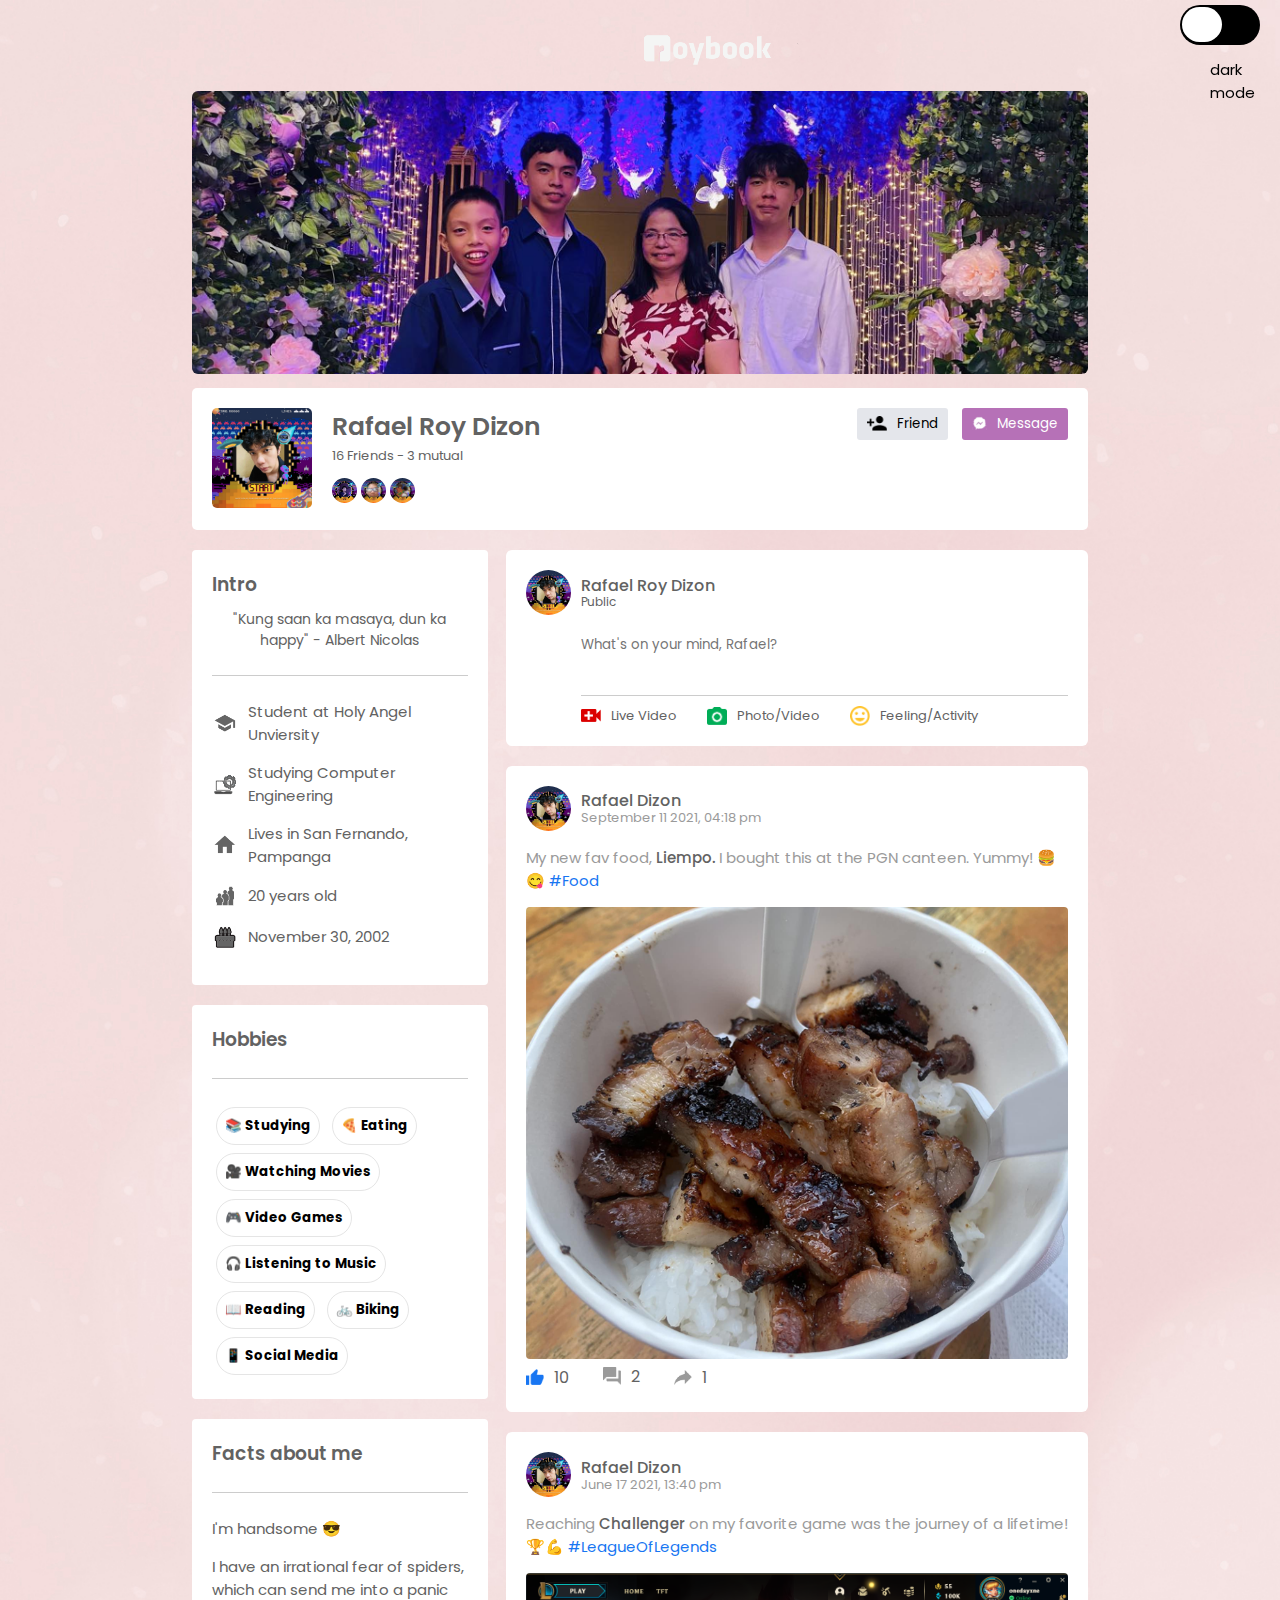
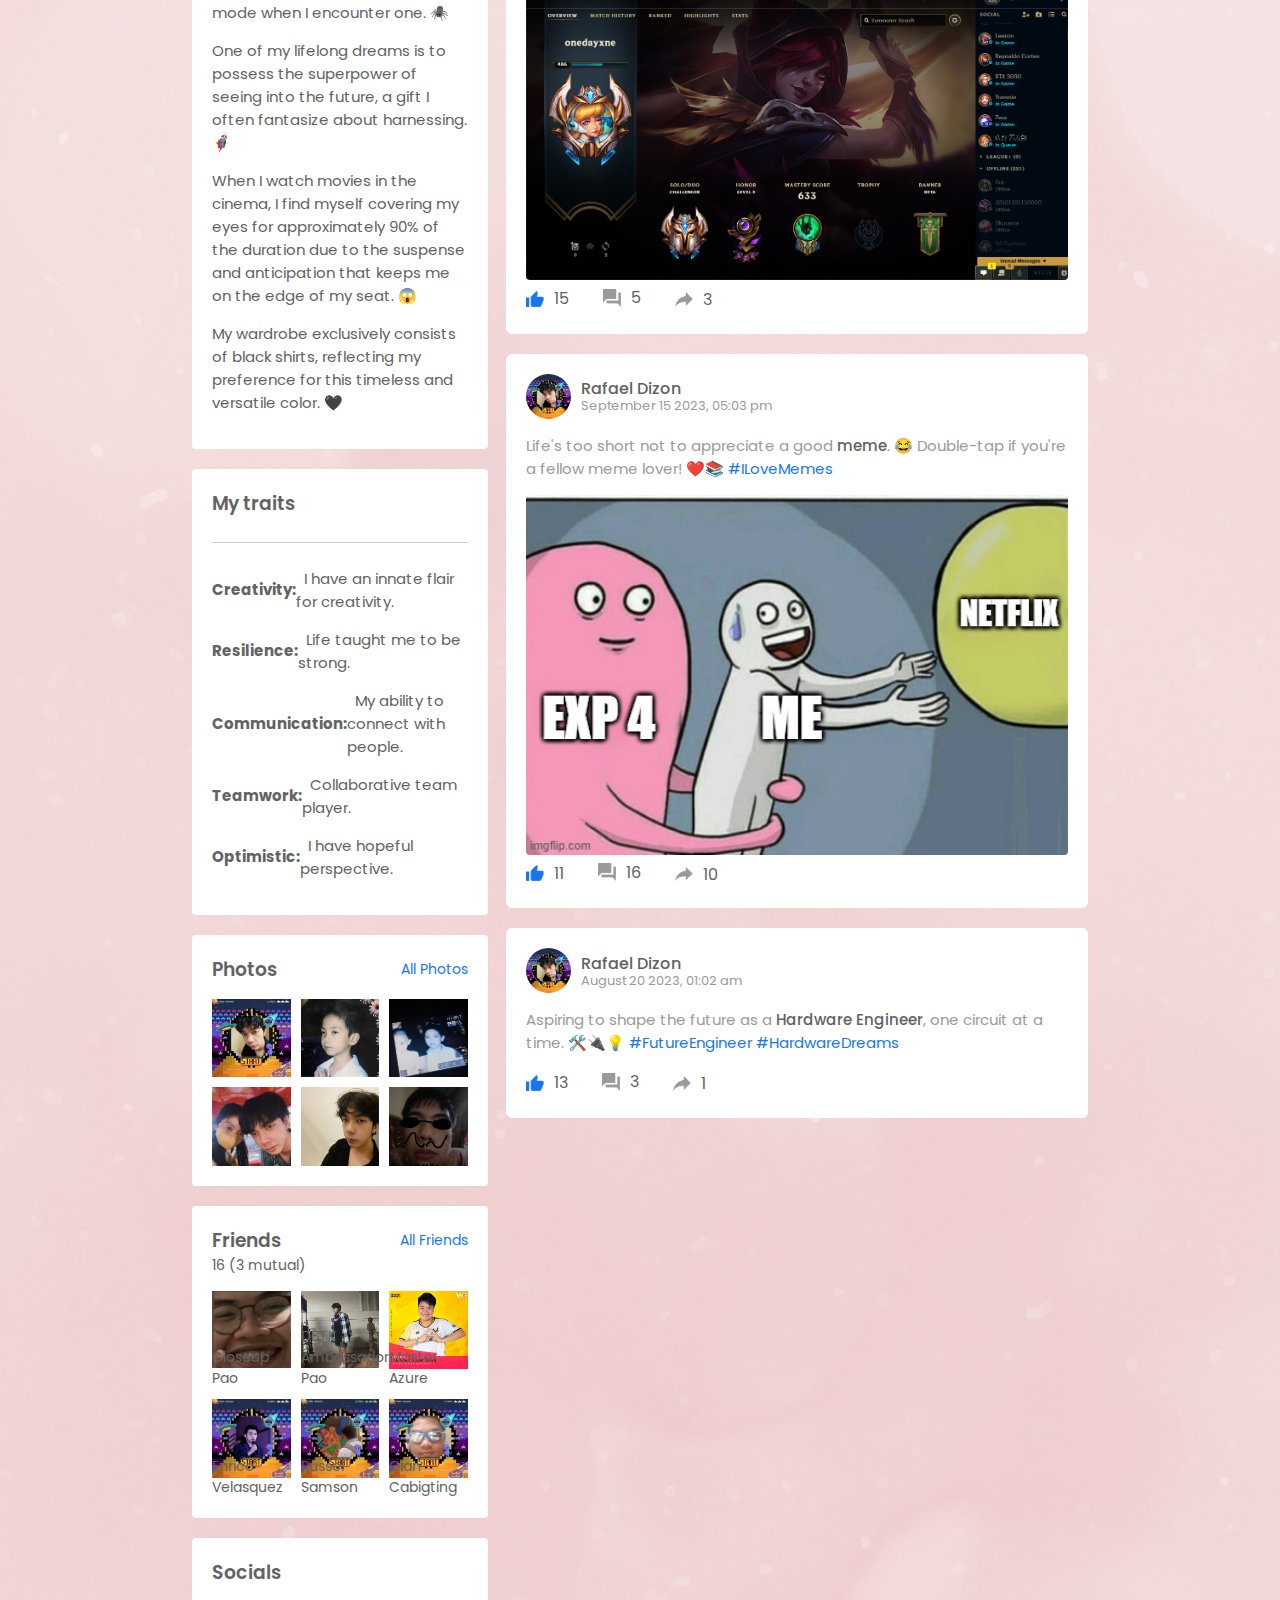
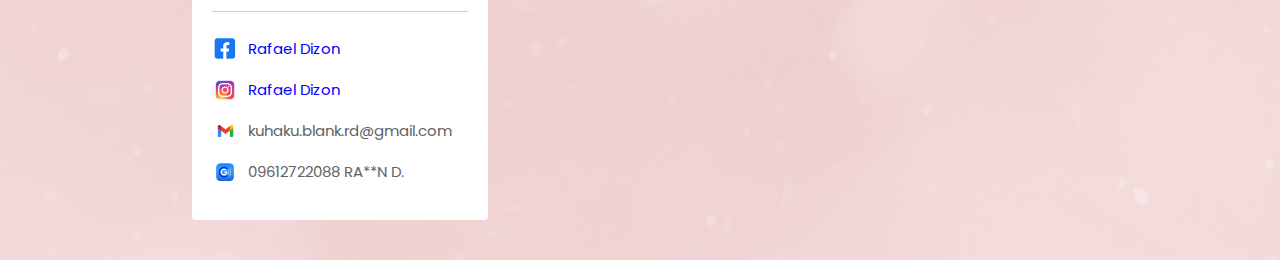
==== index.html @ 8ec3d256 "Update index.html" ====
<html>
    <head>
        <title>About Me</title>
        <link rel="stylesheet" href="style.css">
        <link rel="stylesheet" href="https://cdnjs.cloudflare.com/ajax/libs/font-awesome/4.7.0/css/font-awesome.min.css">
        <link href='https://fonts.googleapis.com/css?family=Poppins' rel='stylesheet'>
    </head>

    <body>
        <input type="checkbox" id="checkbox"> <!-- dark mode switch -->
        <div class="container">
                <a href="#"><img src="logo.png" class="logo"></a> <!-- logo -->
                <p id="dmode">dark mode</p>
                  
<!--------------------------------------------------------------- MY PROFILE --------------------------------------------------------------->

        <div class="profile-container">
            <img src="coverr.png" class="cover-img">
            <div class="profile-details">
                <div class="pd-left">
                    <div class="pd-row">
                        <img src="profile.jpg" class="pd-image">
                        <div>
                            <h3>Rafael Roy Dizon</h3>
                            <p>16 Friends - 3 mutual</p>
                            <img src="enrico.jpg">
                            <img src="gian.jpg">
                            <img src="russel.jpg">
                        </div>
                    </div>
                </div>
                <div class="pd-right">
                    <button type="button"><img src="add-friends.png"><a href="https://www.facebook.com/rafaeIdizon/">Friend</a></button>
                    <button type="button"><img src="message.png"><a href="https://www.messenger.com/t/100003654887672">Message</a></button>                                                        
                </div>
            </div>

<!--------------------------------------------------------------- LEFT SIDE DIV (INFOS ABOUT MYSELF) --------------------------------------------------------------->

<!------- INTRO ------->
            <div class="profile-info">
                <div class="info-col">
                    <div class="profile-intro">
                        <h3>Intro</h3>
                        <p class="intro-text">"Kung saan ka masaya, dun ka happy" - Albert Nicolas</p>
                        <hr>
                        <ul>
                            <li><img src="profile-study.png">Student at Holy Angel Unviersity</li>
                            <li><img src="profile-comp.png">Studying Computer Engineering</li>
                            <li><img src="profile-home.png">Lives in San Fernando, Pampanga</li>
                            <li><img src="profile-age.png">20 years old</li>
                            <li><img src="profile-birthday.png">November 30, 2002</li>
                        </ul>
                    </div>

 <!------- HOBBIES ------->                   
                    <div class="profile-intro">
                        <h3>Hobbies</h3>
                        <hr>
                        <div class="hobbies">
                            <button type="button">📚 Studying</button>
                            <button type="button">🍕 Eating</button>
                            <button type="button">🎥 Watching Movies</button>
                            <button type="button">🎮 Video Games</button>
                            <button type="button">🎧 Listening to Music</button>
                            <button type="button">📖 Reading</button>
                            <button type="button">🚲 Biking</button>
                            <button type="button">📱 Social Media</button>
                        </div>
                    </div>

<!------- FACTS ABOUT ME ------->
                    <div class="profile-intro">
                        <h3>Facts about me</h3>
                        <hr>
                        <ul>
                            <li>I'm handsome 😎</li>
                            <li>I have an irrational fear of spiders, which can send me into a panic mode when I encounter one. 🕷️</li>
                            <li>One of my lifelong dreams is to possess the superpower of seeing into the future, a gift I often fantasize about harnessing. 🦸🏻‍♂️</li>
                            <li>When I watch movies in the cinema, I find myself covering my eyes for approximately 90% of the duration due to the suspense and anticipation that keeps me on the edge of my seat. 😱</li>
                            <li>My wardrobe exclusively consists of black shirts, reflecting my preference for this timeless and versatile color. 🖤</li>
                        </ul>
                    </div>

<!------- MY TRAITS ------->
                    <div class="profile-intro">
                        <h3>My traits</h3>
                        <hr>
                        <ul>
                            <li><b>Creativity:</b> &nbsp I have an innate flair for creativity.</li>
                            <li><b>Resilience:</b> &nbsp Life taught me to be strong.</li>
                            <li><b> Communication:</b> &nbsp My ability to connect with people. </li>
                            <li><b>Teamwork:</b> &nbsp Collaborative team player. </li>
                            <li><b>Optimistic:</b> &nbsp I have hopeful perspective.</li>
                        </ul>
                    </div>

<!------- PHOTOS ------->
                    <div class="profile-intro">
                        <div class="title-box">
                            <h3>Photos</h3>
                            <a href="photos.html">All Photos</a>
                        </div>
                        <div class="photo-box">
                            <div><img src="photo1.png"></div>
                            <div><img src="photo2.png"></div>
                            <div><img src="photo3.png"></div>
                            <div><img src="photo4.png"></div>
                            <div><img src="photo5.png"></div>
                            <div><img src="photo6.png"></div>
                        </div>
                    </div>
                    
<!------- FRIENDS ------->
                    <div class="profile-intro">
                        <div class="title-box">
                            <h3>Friends</h3>
                            <a href="friends.html">All Friends</a>
                        </div>
                        <p>16 (3 mutual)</p>
                        
                        <div class="friends-box">
                            <div><img src="pao.jpg.png"><p>Closeup Pao</p></div>
                            <div><img src="pao2.png"><p>DBTK Ambassador Pao</p></div>
                            <div><img src="pao3.png"><p>Master Azure</p></div>
                            <div><img src="friend7.jpg"><p>Enrico Velasquez</p></div>
                            <div><img src="friend6.png"><p>Russel Samson</p></div>
                            <div><img src="gian.jpg"><p>Gian Cabigting</p></div>
                        </div>
                    </div>
                    
<!------- SOCIALS ------->
                    <div class="profile-intro">
                        <h3>Socials</h3>
                        <hr>
                        <ul>
                            <li><img src="fb.png"><a href="https://www.facebook.com/rafaeIdizon/">Rafael Dizon</a></li>
                            <li><img src="ig.png"><a href="https://www.instagram.com/ro___0y/">Rafael Dizon</a></li>
                            <li><img src="gmail.png">kuhaku.blank.rd@gmail.com</li>
                            <li><img src="gcash.png">09612722088 RA**N D.</li>
                        </ul>
                    </div>
                 </div>

<!--------------------------------------------------------------- RIGHT SIDE DIV (POSTS) --------------------------------------------------------------->

<!------- WRITE POST ------->
                <div class="post-col">
                    <div class="write-post-container">
                        <div class="user-profile">
                            <img src="profile.jpg">
                            <div>
                                <p>Rafael Roy Dizon</p>
                                <small>Public</small>
                            </div>
                        </div>

                        <div class="post-input-container">
                            <textarea rows="3" placeholder="What's on your mind, Rafael?"></textarea>
                            <div class="add-post-links">
                                <a href="#"><img src="live-video.png">Live Video</a>
                                <a href="#"><img src="photo.png">Photo/Video</a>
                                <a href="#"><img src="feeling.png">Feeling/Activity</a>
                            </div>
                        </div>     
                    </div>

<!------- POST 1 ------->
                    <div class="post-container">
                        <div class="post-row">
                            <div class="user-profile">
                                <img src="profile.jpg">
                                <div>
                                    <p>Rafael Dizon</p>
                                    <span>September 11 2021, 04:18 pm</span>
                                </div>
                            </div>  
                        </div>
                        <p class="post-text">My new fav food, <span>Liempo.</span> I bought this at the PGN canteen. Yummy! 🍔😋 <a href="">
                        #Food</a></p>
                        <img src="food2.png" class="post-img">

                        <div class="post-row">
                            <div class="activity-icons">
                                <div><img src="like-blue.png">10</div>
                                <div><img src="comments.png">2</div>
                                <div><img src="share.png">1</div>
                            </div>
                        </div>
                        </a></p>
                    </div>

<!------- POST 2 ------->
                    <div class="post-container">
                        <div class="post-row">
                            <div class="user-profile">
                                <img src="profile.jpg">
                                <div>
                                    <p>Rafael Dizon</p>
                                    <span>June 17 2021, 13:40 pm</span>
                                </div>
                            </div>
                        </div>
                        <p class="post-text">Reaching <span>Challenger</span> on my favorite game was the journey of a lifetime! 🏆💪 <a href="">
                        #LeagueOfLegends</a></p>
                        <img src="feed-image-1.png" class="post-img">

                        <div class="post-row">
                            <div class="activity-icons">
                                <div><img src="like-blue.png">15</div>
                                <div><img src="comments.png">5</div>
                                <div><img src="share.png">3</div>
                            </div>
                        </div>
                        </a></p>
                    </div>

 <!------- POST 3 ------->
                    <div class="post-container">
                        <div class="post-row">
                            <div class="user-profile">
                                <img src="profile.jpg">
                                <div>
                                    <p>Rafael Dizon</p>
                                    <span>September 15 2023, 05:03 pm</span>
                                </div>
                            </div>
                        </div>
                        <p class="post-text">Life's too short not to appreciate a good <span>meme</span>. 😂 Double-tap if you're a fellow meme lover! ❤️📚 <a href="">
                        #ILoveMemes</a></p>
                        <img src="feed-image-2.png" class="post-img">

                        <div class="post-row">
                            <div class="activity-icons">
                                <div><img src="like-blue.png">11</div>
                                <div><img src="comments.png">16</div>
                                <div><img src="share.png">10</div>
                            </div>
                        </div>
                        </a></p>
                    </div>

<!------- POST 4 ------->                  
                    <div class="post-container">
                        <div class="post-row">
                            <div class="user-profile">
                                <img src="profile.jpg">
                                <div>
                                    <p>Rafael Dizon</p>
                                    <span>August 20 2023, 01:02 am</span>
                                </div>
                            </div>   
                        </div>
                        <p class="post-text">Aspiring to shape the future as a <span>Hardware Engineer</span>, one circuit at a time. 🛠️🔌💡<a href="">
                            #FutureEngineer #HardwareDreams</a></p>

                        <div class="post-row">
                            <div class="activity-icons">
                                <div><img src="like-blue.png">13</div>
                                <div><img src="comments.png">3</div>
                                <div><img src="share.png">1</div>
                            </div>
                        </div>
                        </a></p>
                    </div>
                </div>
            </div>
        </div>
    </div>
</div>

    </body>
</html>
---- style.css ----
/* MAIN */
*{
    margin: 0;
    padding: 0;
    font-family: 'poppins', sans-serif;
}

body{
    
    background-image: url(bg.jpg);
    background-size: cover;
    background-position: center;
    
}

.logo{
    width: 160px;
    margin-left: 50%;
    padding-top: 30px;
}




/* MY PROFILE */
.profile-container{
    padding: 20px 15%;
    color: #626262;
}

.cover-img{
    width: 100%;
    border-radius: 6px;
    margin-bottom: 14px;
}

.profile-details{
    background: #fff;
    padding: 20px;
    border-radius: 5px;
    display: flex;
    align-items: flex-start;
    justify-content: space-between;
}

.pd-row{
    display: flex;
    align-items: flex-start;
}

.pd-image{
    width: 100px;
    margin-right: 20px;
    border-radius: 5px;
}

.pd-row div h3{
    font-size: 25px;
    font-weight: 600;
}

.pd-row div p{
    font-size: 13px;
}

.pd-row div img{
    width: 25px;
    border-radius: 50%;
    margin-top: 12px;
}

.pd-right button{
    background: #b671b7;
    border: 0;
    outline: 0;
    padding: 6px 10px;
    display: inline-flex;
    align-items: center;
    color: #fff;
    border-radius: 3px;
    margin-left: 10px;
    cursor: pointer;
}

.pd-right button img{
    height: 15px;
    margin-right: 10px;
}

.pd-right button:first-child{
    background-color: #e4e6eb;
    color: #000;
}

.pd-right{
    text-align: right;
}

.pd-right a{
    text-decoration: none;
    border-radius: 3px;
    color: inherit;
    display: inline-flex;
}

.pd-right a img{
    width: 20px;
}

/* LAYOUT */
.info-col{
    flex-basis: 33%;
}

.post-col{
    flex-basis: 65%;   
}

/* WRITE POST */
.write-post-container{
    
    background: #fff;
    border-radius: 6px;
    padding: 20px;
    color: #626262;
}

.user-profile{
    display: flex;
    align-items: center;
}

.user-profile img{
    width: 45px;
    border-radius: 50%;
    margin-right: 10px;
}

.user-profile p{
    margin-bottom: -5px;
    font-weight: 500;
    color: #626262;
}

.user-profile small{
    font-size: 12px;
    color: #626262
}

.post-input-container{
    padding-left: 55px;
    padding-top: 20px;
}

.post-input-container textarea{
    width: 100%;
    border: 0;
    outline: 0;
    border-bottom: 1px solid #ccc;
    background: transparent;
    resize: none;
}

.add-post-links{
    display: flex;
    margin-top: 10px;
}

.add-post-links a{
    text-decoration: none;
    display: flex;
    align-items: center;
    color: #626262;
    margin-right: 30px;
    font-size: 13px;
}

.add-post-links a img{
    width: 20px;
    margin-right: 10px;
}

/* TIMELINE POSTS */
.post-container{
    
    background-color: #fff;
    border-radius: 6px;
    padding: 20px;
    color: #626262;
    margin: 20px 0;
}

.user-profile span{
    font-size: 13px;
    color: #9a9a9a;
}

.post-text{
    color: #9a9a9a;
    margin: 15px 0;
    font-size: 15px;
}

.post-text span{
    color: #626262;
    font-weight: 500;
}

.post-text a{
    color: #1876f2;
    text-decoration: none;
}

.post-img{
    width: 100%;
    border-radius: 4px;
    margin-bottom: 5px;
}

/* LEFT SIDE DIV LAYOUT */
.profile-info{
    display: flex;
    align-self: flex-start;
    justify-content: space-between;
    margin-top: 20px;
}

.profile-intro{
    background-color: #fff;
    padding: 20px;
    margin-bottom: 20px;
    border-radius: 4px;
}

.profile-intro ul li a{
    text-decoration: none;
    color: blue;
}

.profile-intro h3{
    font-weight: 600;
}

.intro-text{
    text-align: center;
    margin: 10px 0;
    font-size: 15px;
}

.profile-intro hr{
    border: 0;
    height: 1px;
    background: #ccc;
    margin: 24px 0;
}

.profile-intro ul li{
    list-style: none;
    font-size: 15px;
    margin: 15px 0;
    display: flex;
    align-items: center;
}

.profile-intro ul li img{
    width: 26px;
    margin-right: 10px;
}

/* PHOTOS */
.photo-box{
    display: grid;
    grid-template-columns: repeat(3, auto);
    grid-gap: 10px;
    margin-top: 15px;
}

.photo-box div img{
    width: 100%;
    cursor: pointer;
}

.profile-intro p{
    font-size: 14px;
}

.title-box{
    display: flex;
    align-items: center;
    justify-content: space-between;
}

.title-box a{
    text-decoration: none;
    color: #1876f2;
    font-size: 14px;
}

/* FRIENDS */
.friends-box{
    display: grid;
    grid-template-columns: repeat(3, auto);
    grid-gap: 10px;
    margin-top: 15px;
}

.friends-box div img{
    width: 100%;
    cursor: pointer;
    padding-bottom: 20px;
}

.friends-box div{
    position: relative;
}

.friends-box p{
    position: absolute;
    bottom: 0;
    left: 0;
}

.post-row{
    display: flex;
    align-items: center;
    justify-content: space-between;   
}

/* ACTIVITY ICONS (LIKE, COMMENT, SHARE) */
.activity-icons div img{
    width: 18px;
    margin-right: 10px;
}

.activity-icons div{
    display: inline-flex;
    align-items: center;
    margin-right: 30px;
}

/* HOBBIES BUTTON STYLE */
.hobbies button{
    border: 1px solid #e5e5e5;
    border-radius: 20px;
    padding: 8px;
    font-weight: bold;
    background-color: #fff;
    margin: 4px ;
    align-items: center;
}

.hobbies button:hover{
    border: 1px solid #e5e5e5;
    border-radius: 20px;
    padding: 8px;
    font-weight: bold;
    background-color: #f3f3f3;
    margin: 4px ;
    align-items: center;
}

/* ALL PHOTOS */
.all-photo{
    background: #fff;
    padding: 20px;
    margin-bottom: 20px;
    border-radius: 4px;
}

.photo-photo-box{
    display: grid;
    grid-template-columns: repeat(5, auto);
    grid-gap: 20px;
    margin-top: 15px;
}

.photo-photo-box div img{
    width: 95%;
    cursor: pointer;
}

/* ALL FRIENDS */
.friends-friends-box{
    display: grid;
    grid-template-columns: repeat(6, auto);
    grid-gap: 35px;
    margin-top: 15px;
}

.friends-friends-box div img{
    width: 100%;
    height: 90%;
    cursor: pointer;
}

/* DARK MODE SWITCH STYLE */
#checkbox{
    position: fixed;
    top: 5px;
    right: 20px;
    appearance: none;
    -webkit-appearance : none;
    -moz-appearance : none;
    -o-appearance : none;
    width: 80px;
    height: 40px;
    background: black;
    border-radius: 22px;
    cursor: pointer;
    outline: none;
}

#checkbox::before{
    content: '';
    position: absolute;
    width: 40px;
    height: 35px;
    background-color:white;
    border-radius: 35px;
    top: 2px;
    left: 2px;
    cursor: pointer;
    transition: .3s linear;
}

#checkbox:checked::before{
    left: 40px;
}

#checkbox:checked{
    background: #242424;
}

#dmode{
    font-size: 15px;
    margin-left: 94.5%;
    position: fixed;
    margin-top: -1%;
}

/* DARK MODE EFFECT */
.container{
    transition: .4s ease;
}

#checkbox:checked + .container{
    background-color: #000;
    color: white;
}

#checkbox:checked + .container .profile-container .profile-details {
    background: #242424;
    color: white;
}

#checkbox:checked + .container .profile-info .info-col .profile-intro {
    background: #242424;
    color: white;
}

#checkbox:checked + .container .write-post-container {
    background: #242424;
    color: white;
}

#checkbox:checked + .container .post-container {
    background: #242424;
    color: white;
}

#checkbox:checked + .container .profile-info .all-photo {
    background: #242424;
    color: white;
}

#checkbox:checked + .container .profile-info .profile-intro {
    background: #242424;
    color: white;
}

#checkbox:checked + .container .profile-info .profile-intro ul li a {
    color: white;
}

#checkbox:checked + .container .profile-container .write-post-container .user-profile p {
    color: rgb(196, 187, 187);
}

#checkbox:checked + .container .profile-container .post-row .user-profile p {
    color: rgb(196, 187, 187);
}
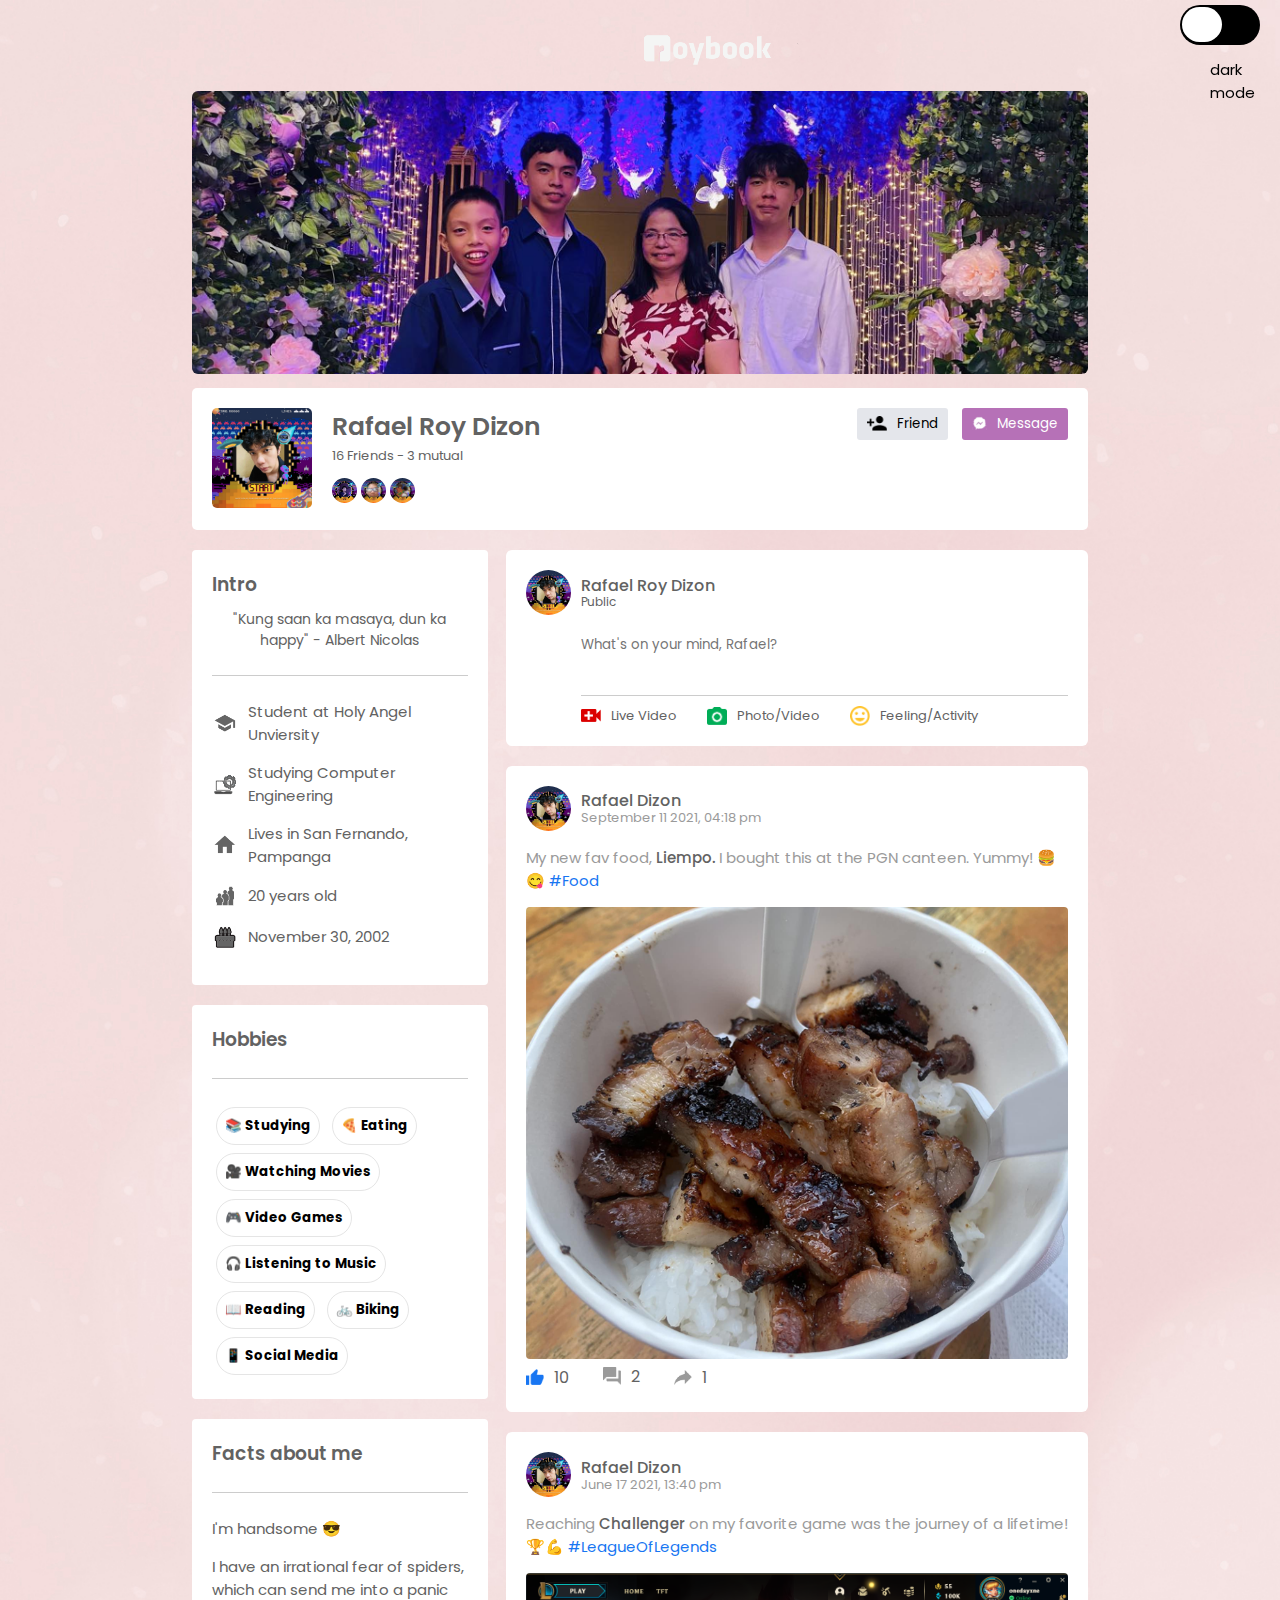
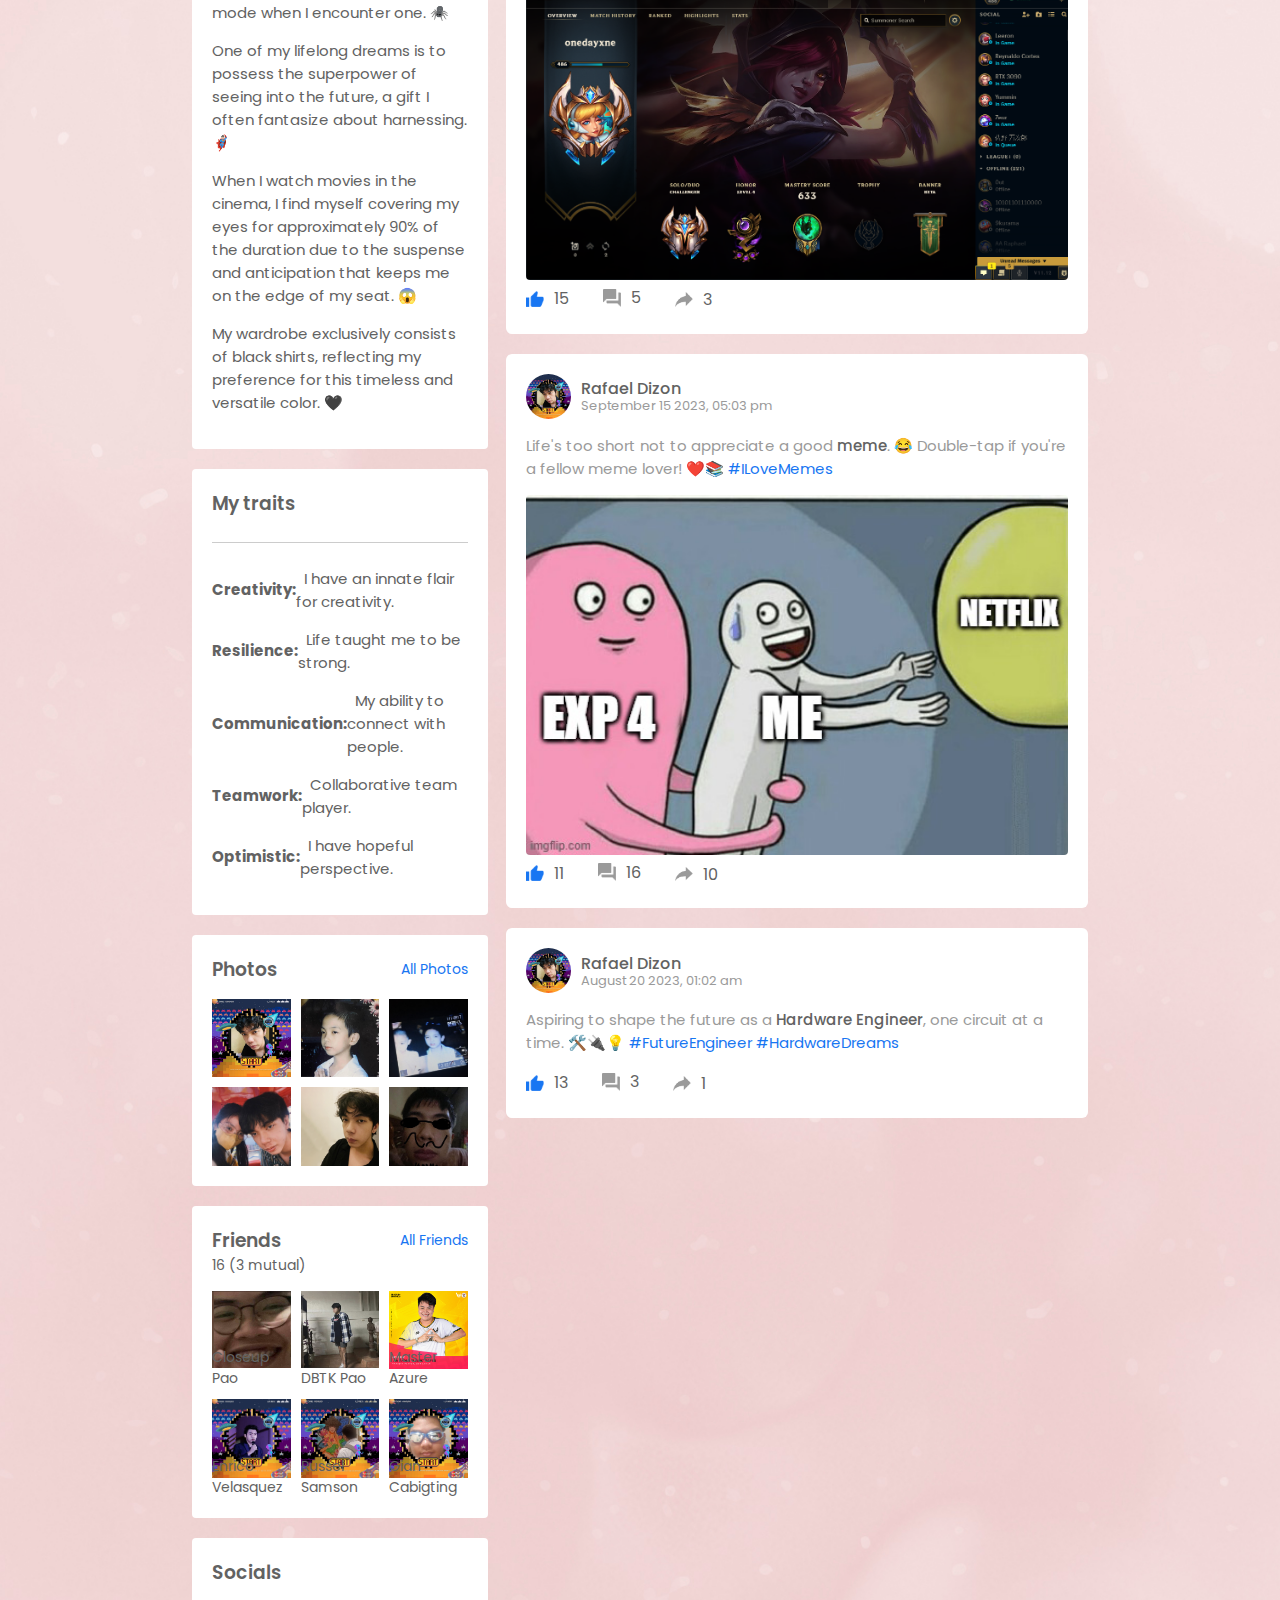
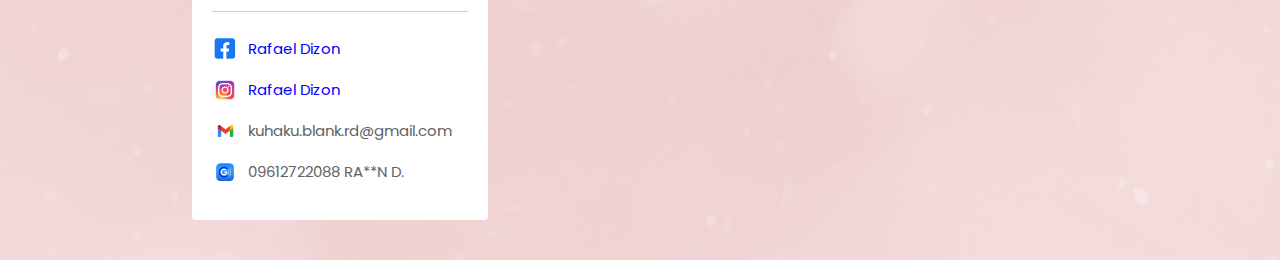
==== commit 17eb5f71: "Update index.html" ====
--- a/index.html
+++ b/index.html
@@ -121,7 +121,7 @@
                         
                         <div class="friends-box">
                             <div><img src="pao.jpg.png"><p>Closeup Pao</p></div>
-                            <div><img src="pao2.png"><p>DBTK Ambassador Pao</p></div>
+                            <div><img src="pao2.png"><p>DBTK Pao</p></div>
                             <div><img src="pao3.png"><p>Master Azure</p></div>
                             <div><img src="friend7.jpg"><p>Enrico Velasquez</p></div>
                             <div><img src="friend6.png"><p>Russel Samson</p></div>
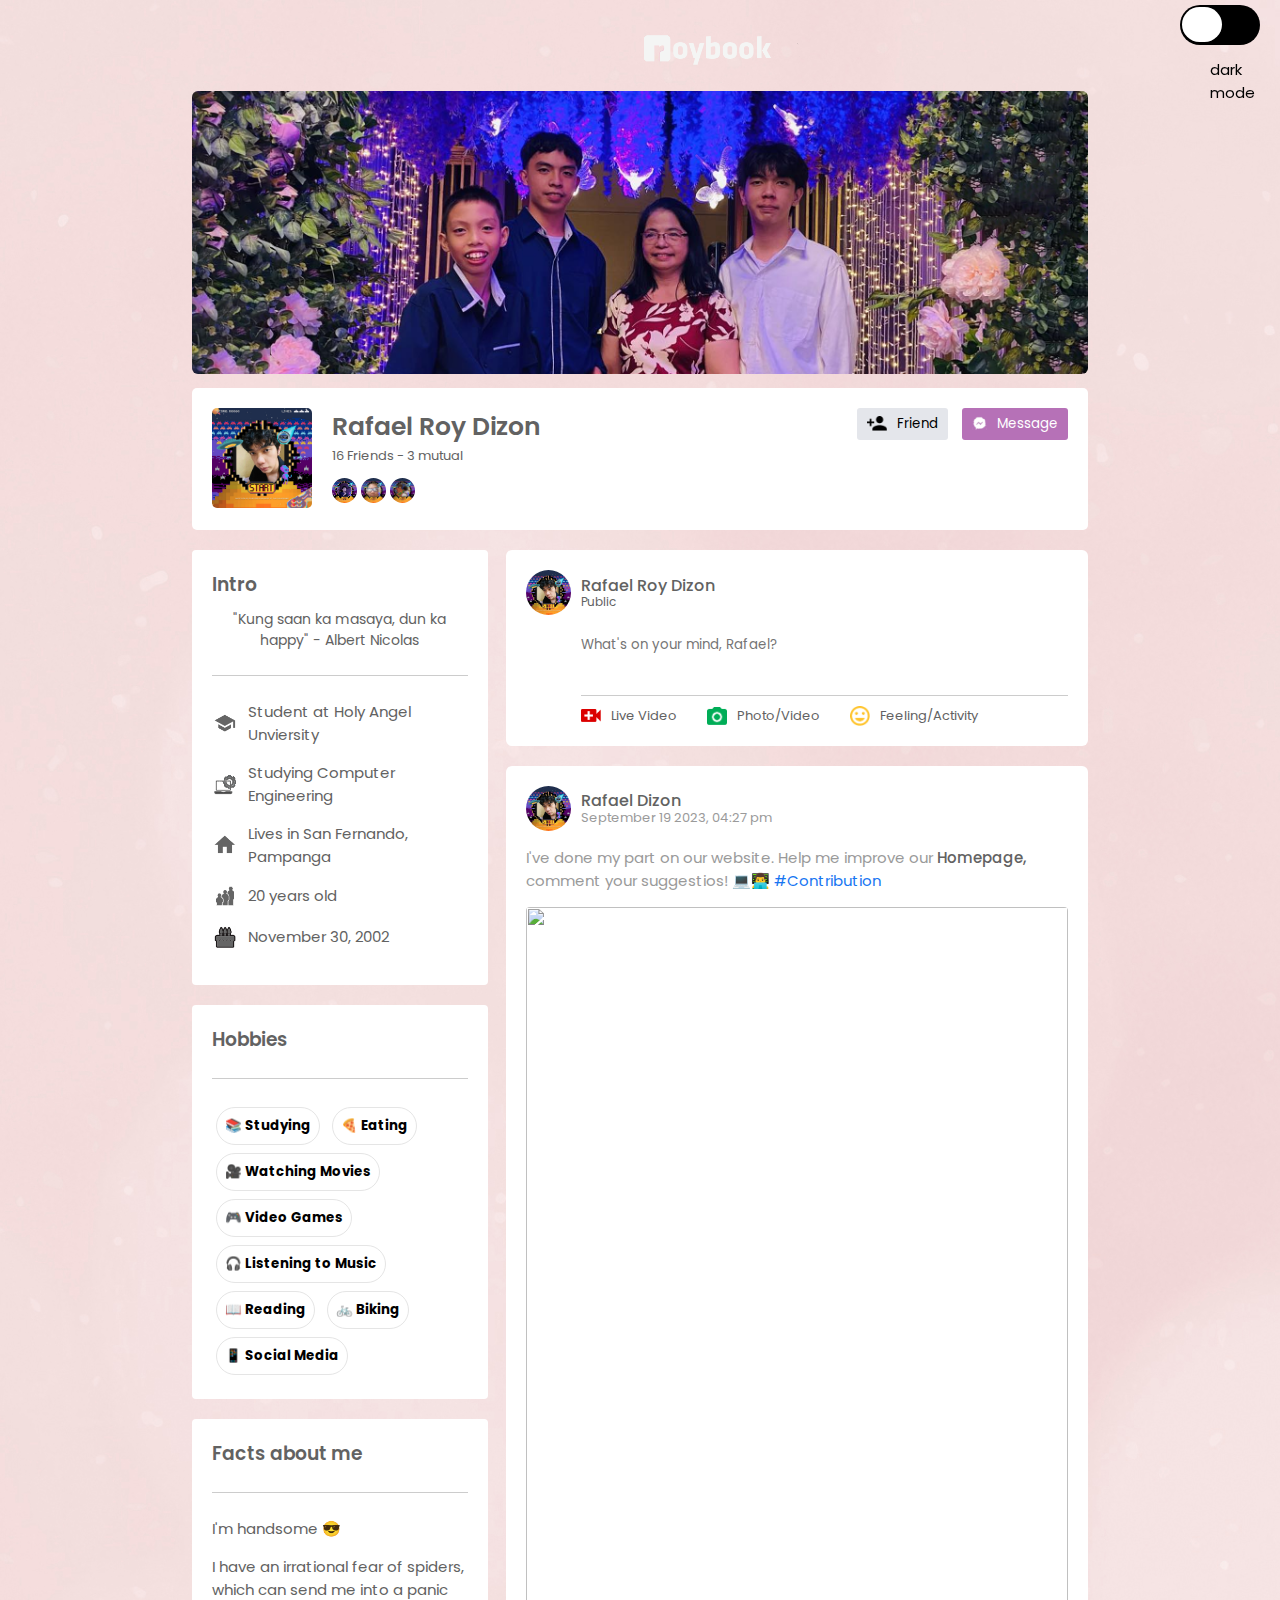
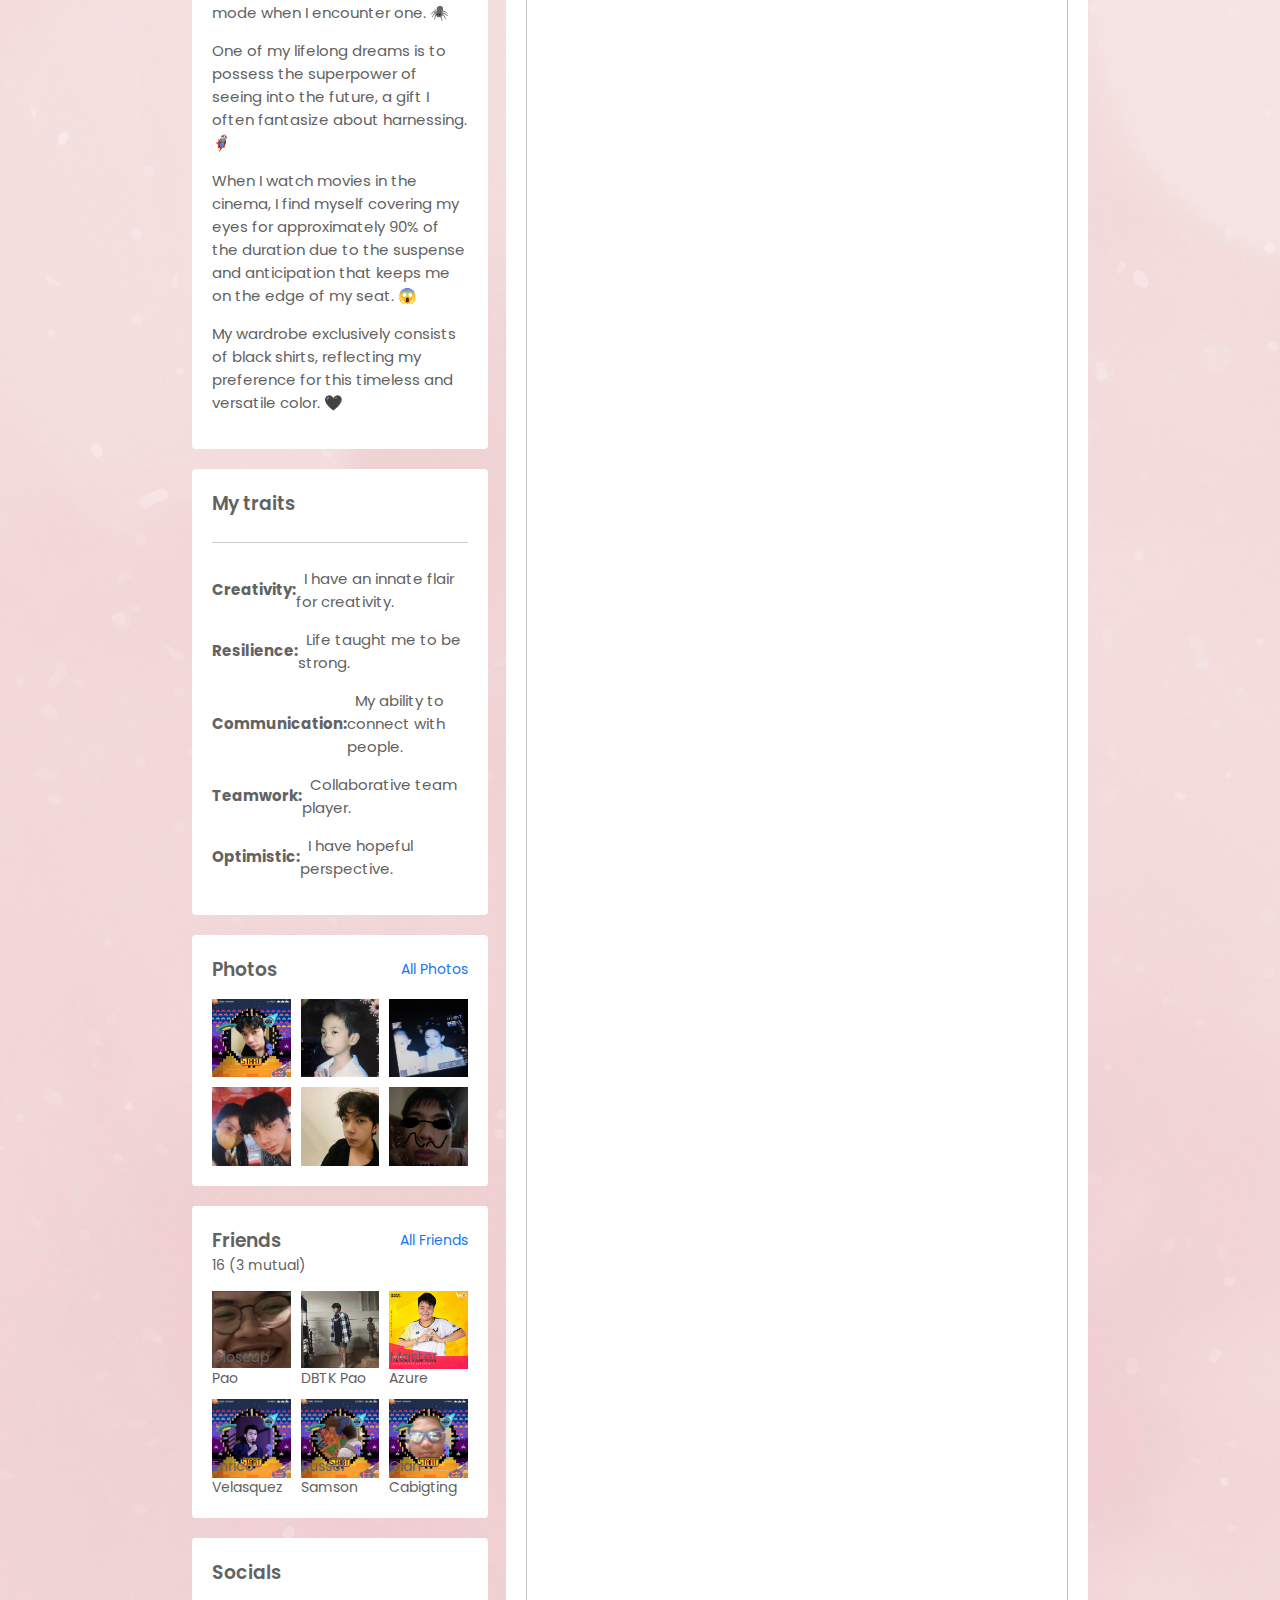
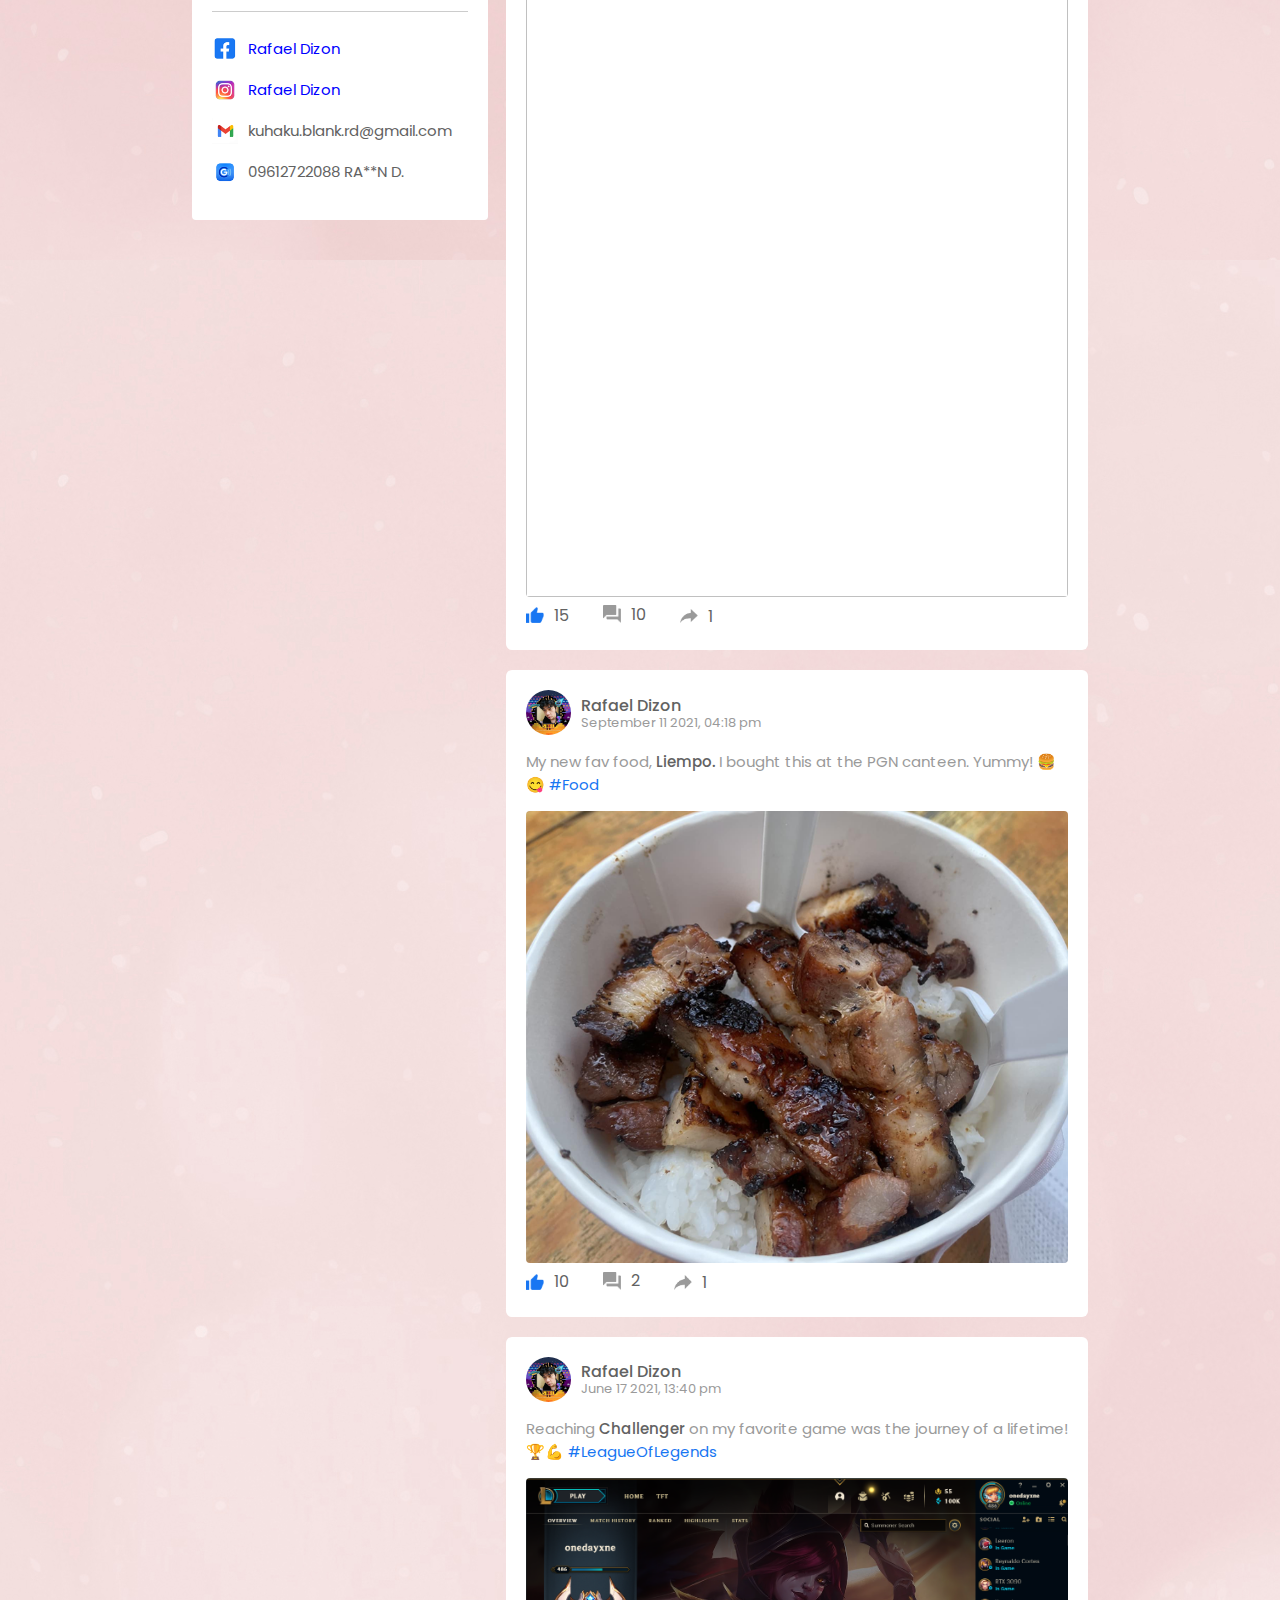
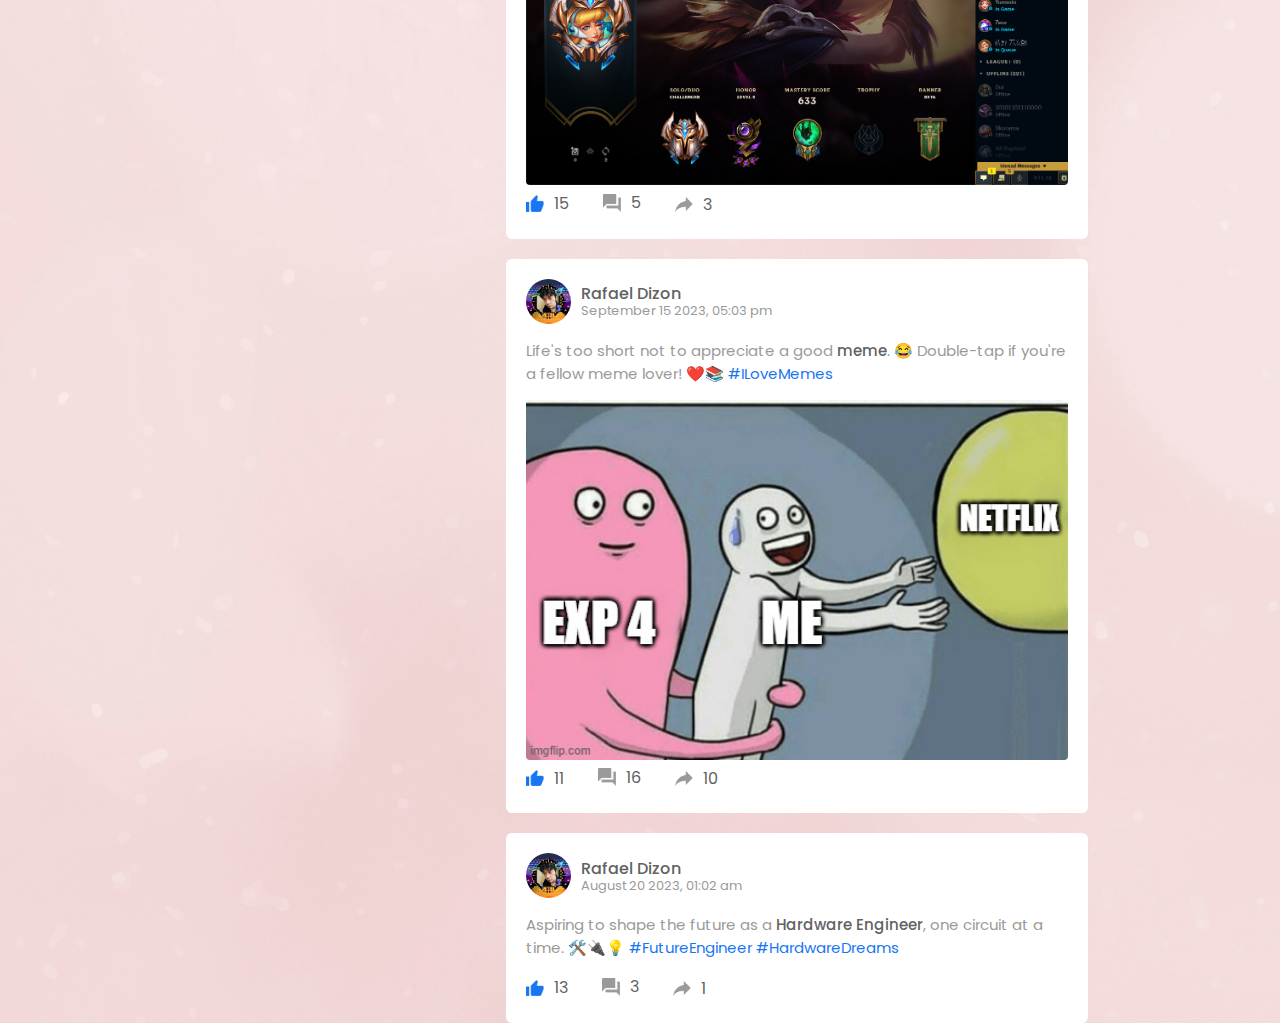
==== commit 19aded52: "Add files via upload" ====
--- a/index.html
+++ b/index.html
@@ -166,6 +166,31 @@
                     </div>
 
 <!------- POST 1 ------->
+<div class="post-container">
+    <div class="post-row">
+        <div class="user-profile">
+            <img src="profile.jpg">
+            <div>
+                <p>Rafael Dizon</p>
+                <span>September 19 2023, 04:27 pm</span>
+            </div>
+        </div>  
+    </div>
+    <p class="post-text">I've done my part on our website. Help me improve our <span>Homepage,</span> comment your suggestios!  💻👨‍💻 <a href="">
+    #Contribution</a></p>
+    <img src="homepage.png" class="post-img">
+
+    <div class="post-row">
+        <div class="activity-icons">
+            <div><img src="like-blue.png">15</div>
+            <div><img src="comments.png">10</div>
+            <div><img src="share.png">1</div>
+        </div>
+    </div>
+    </a></p>
+</div>
+
+<!------- POST 1 ------->
                     <div class="post-container">
                         <div class="post-row">
                             <div class="user-profile">
@@ -270,4 +295,4 @@
 </div>
 
     </body>
-</html>
+</html>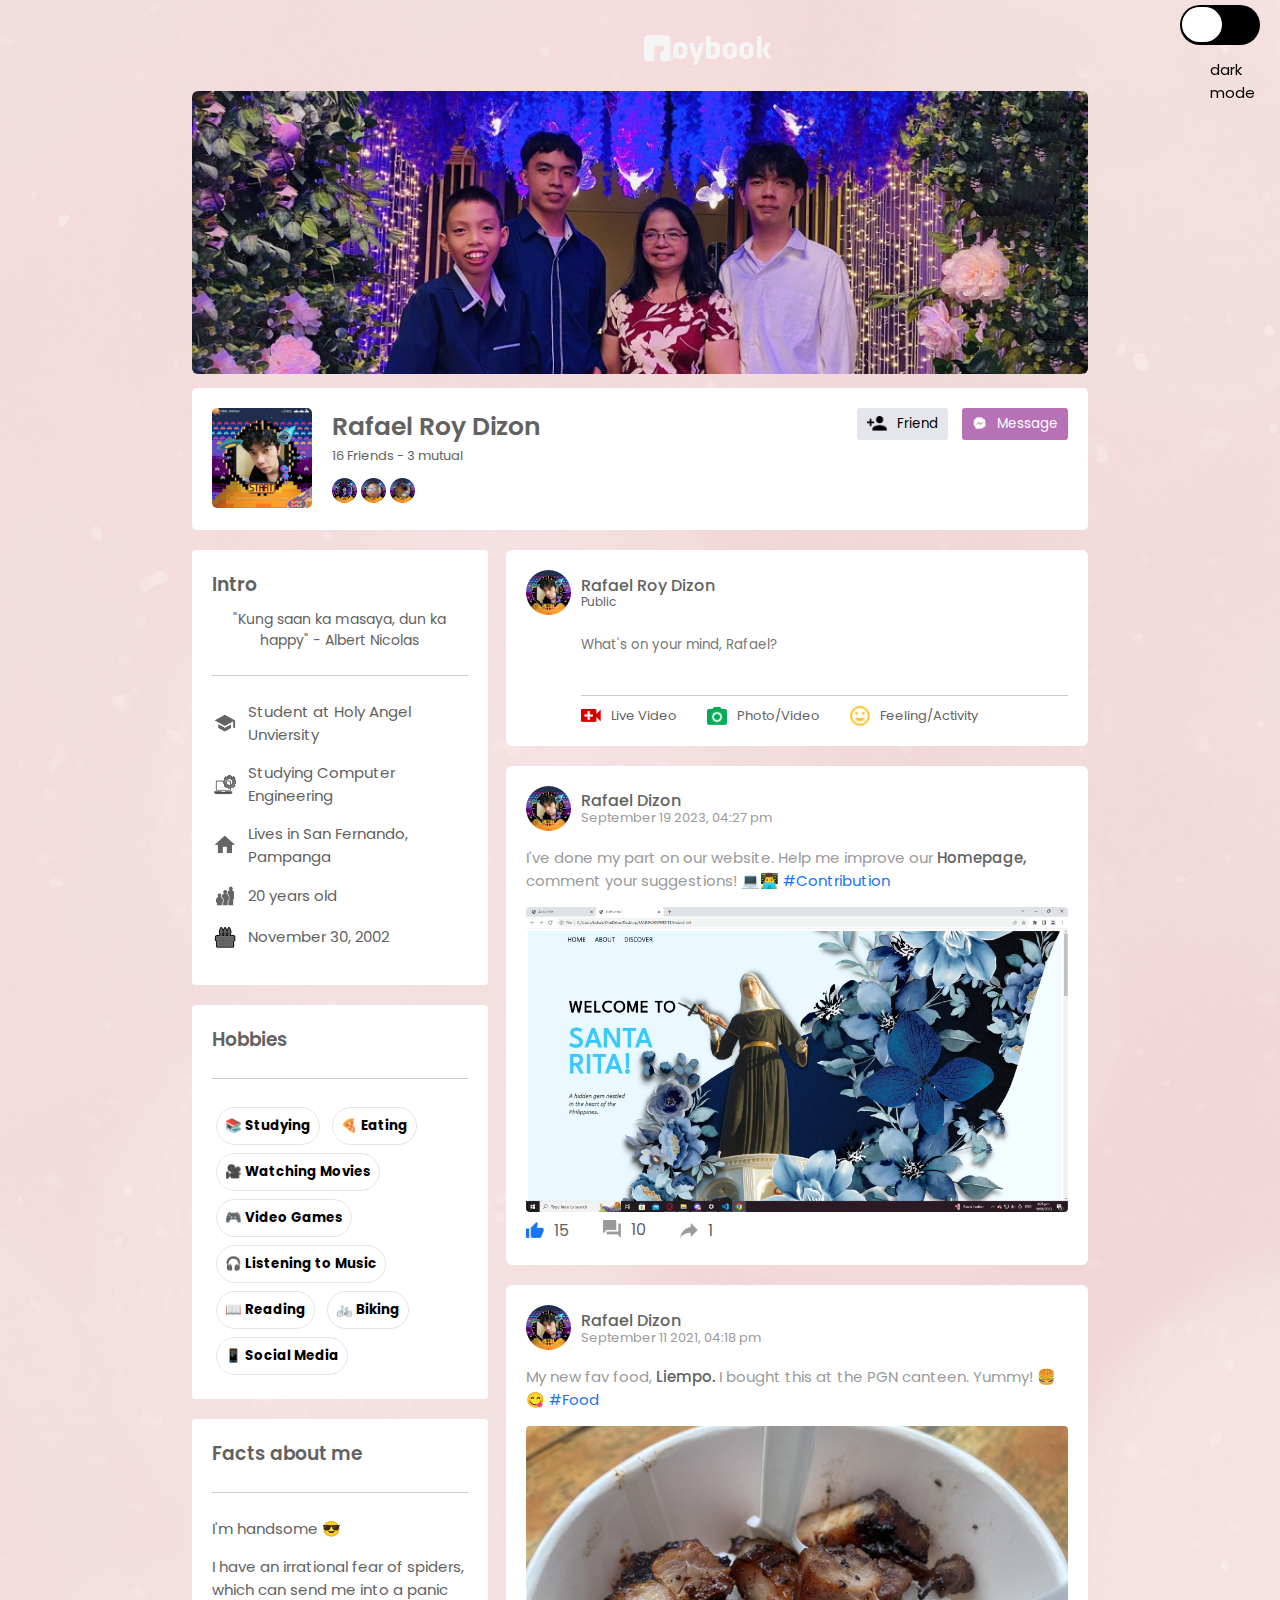
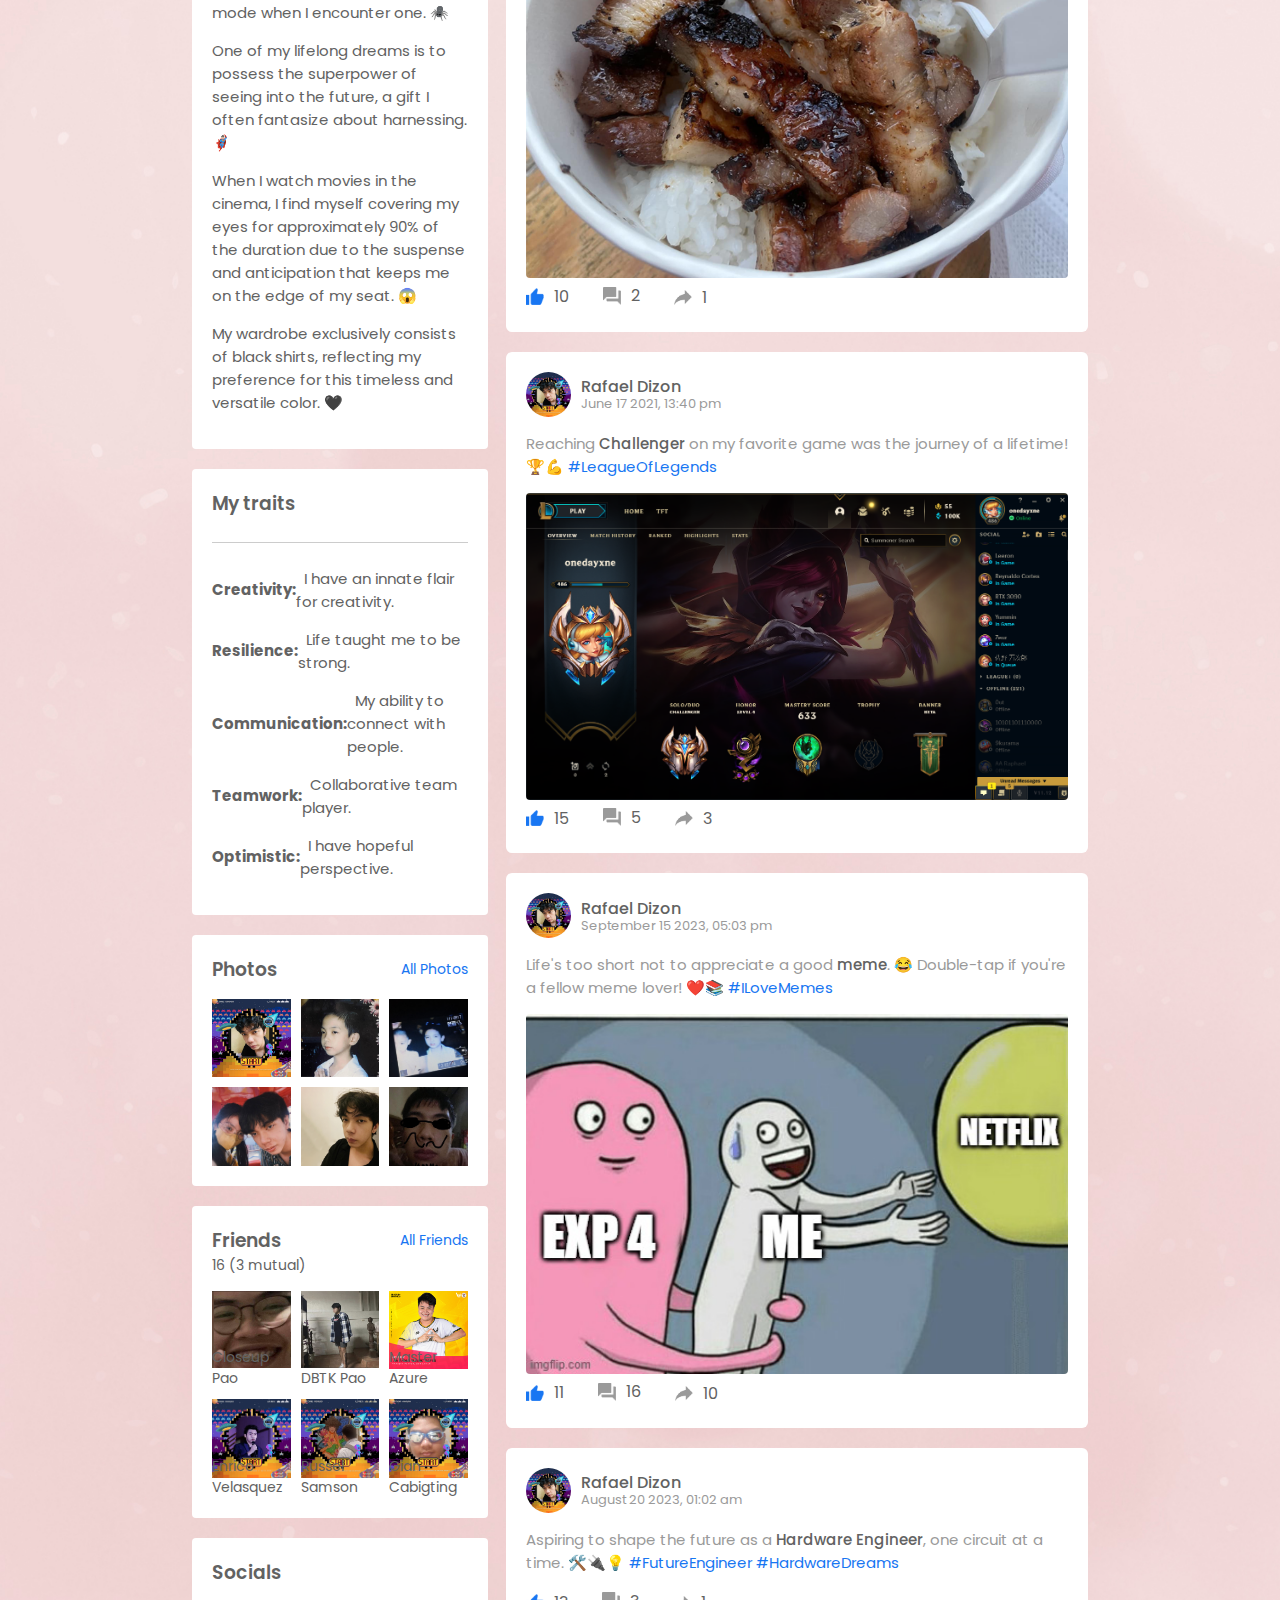
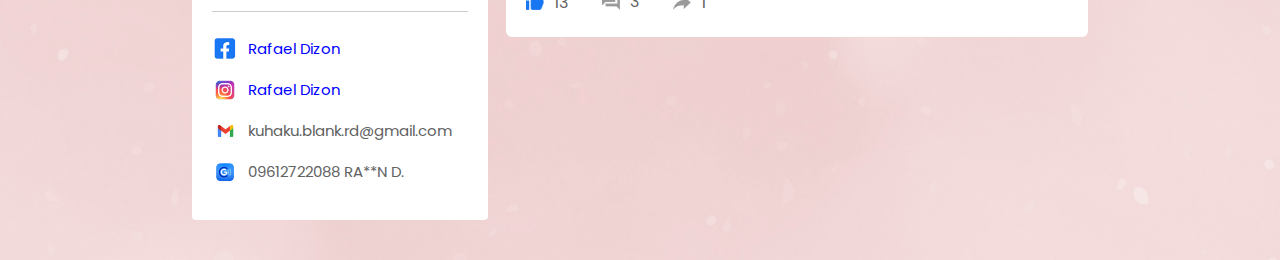
==== commit c83ad8ae: "Add files via upload" ====
--- a/index.html
+++ b/index.html
@@ -176,7 +176,7 @@
             </div>
         </div>  
     </div>
-    <p class="post-text">I've done my part on our website. Help me improve our <span>Homepage,</span> comment your suggestios!  💻👨‍💻 <a href="">
+    <p class="post-text">I've done my part on our website. Help me improve our <span>Homepage,</span> comment your suggestions!  💻👨‍💻 <a href="">
     #Contribution</a></p>
     <img src="homepage.png" class="post-img">
 
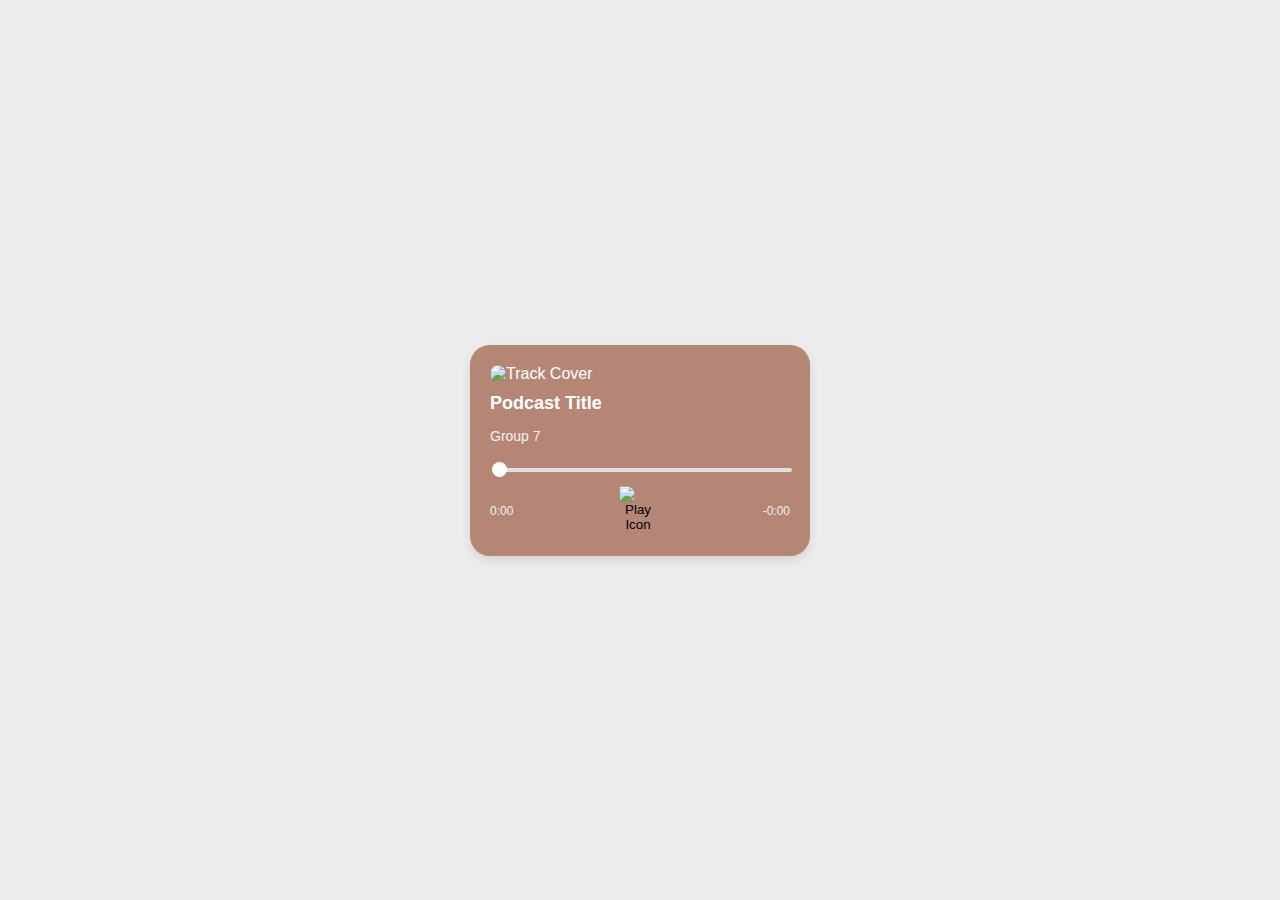
==== commit 3c695801: "Update index.html" ====
--- a/index.html
+++ b/index.html
@@ -1,298 +1,189 @@
-<html>
-    <head>
-        <title>About Me</title>
-        <link rel="stylesheet" href="style.css">
-        <link rel="stylesheet" href="https://cdnjs.cloudflare.com/ajax/libs/font-awesome/4.7.0/css/font-awesome.min.css">
-        <link href='https://fonts.googleapis.com/css?family=Poppins' rel='stylesheet'>
-    </head>
+<!DOCTYPE html>
+<html lang="en">
+<head>
+    <meta charset="UTF-8">
+    <meta name="viewport" content="width=device-width, initial-scale=1.0">
+    <title>Spotify-like Audio Player</title>
+    <style>
+        body {
+            font-family: 'Arial', sans-serif;
+            display: flex;
+            justify-content: center;
+            align-items: center;
+            height: 100vh;
+            margin: 0;
+            background-color: #ececec; /* Light gray background for the whole page */
+        }
 
-    <body>
-        <input type="checkbox" id="checkbox"> <!-- dark mode switch -->
-        <div class="container">
-                <a href="#"><img src="logo.png" class="logo"></a> <!-- logo -->
-                <p id="dmode">dark mode</p>
-                  
-<!--------------------------------------------------------------- MY PROFILE --------------------------------------------------------------->
+        .audio-card {
+            width: 300px;
+            background-color: #b58676; /* Background color for the player card */
+            border-radius: 20px;
+            padding: 20px;
+            box-shadow: 0 4px 10px rgba(0, 0, 0, 0.1);
+            color: white;
+            position: relative;
+            font-family: 'Arial', sans-serif;
+        }
 
-        <div class="profile-container">
-            <img src="coverr.png" class="cover-img">
-            <div class="profile-details">
-                <div class="pd-left">
-                    <div class="pd-row">
-                        <img src="profile.jpg" class="pd-image">
-                        <div>
-                            <h3>Rafael Roy Dizon</h3>
-                            <p>16 Friends - 3 mutual</p>
-                            <img src="enrico.jpg">
-                            <img src="gian.jpg">
-                            <img src="russel.jpg">
-                        </div>
-                    </div>
-                </div>
-                <div class="pd-right">
-                    <button type="button"><img src="add-friends.png"><a href="https://www.facebook.com/rafaeIdizon/">Friend</a></button>
-                    <button type="button"><img src="message.png"><a href="https://www.messenger.com/t/100003654887672">Message</a></button>                                                        
-                </div>
-            </div>
+        .audio-card img.cover {
+            width: 100%;
+            border-radius: 12px;
+            height: auto;
+        }
 
-<!--------------------------------------------------------------- LEFT SIDE DIV (INFOS ABOUT MYSELF) --------------------------------------------------------------->
+        .spotify-logo {
+            position: absolute;
+            top: -15px; /* Moves the Spotify logo outside the cover */
+            right: 15px;
+            width: 25px;
+            height: 25px;
+        }
 
-<!------- INTRO ------->
-            <div class="profile-info">
-                <div class="info-col">
-                    <div class="profile-intro">
-                        <h3>Intro</h3>
-                        <p class="intro-text">"Kung saan ka masaya, dun ka happy" - Albert Nicolas</p>
-                        <hr>
-                        <ul>
-                            <li><img src="profile-study.png">Student at Holy Angel Unviersity</li>
-                            <li><img src="profile-comp.png">Studying Computer Engineering</li>
-                            <li><img src="profile-home.png">Lives in San Fernando, Pampanga</li>
-                            <li><img src="profile-age.png">20 years old</li>
-                            <li><img src="profile-birthday.png">November 30, 2002</li>
-                        </ul>
-                    </div>
+        .audio-card h4 {
+            font-size: 18px;
+            margin: 10px 0 5px;
+            font-weight: bold;
+        }
 
- <!------- HOBBIES ------->                   
-                    <div class="profile-intro">
-                        <h3>Hobbies</h3>
-                        <hr>
-                        <div class="hobbies">
-                            <button type="button">📚 Studying</button>
-                            <button type="button">🍕 Eating</button>
-                            <button type="button">🎥 Watching Movies</button>
-                            <button type="button">🎮 Video Games</button>
-                            <button type="button">🎧 Listening to Music</button>
-                            <button type="button">📖 Reading</button>
-                            <button type="button">🚲 Biking</button>
-                            <button type="button">📱 Social Media</button>
-                        </div>
-                    </div>
+        .audio-card p {
+            font-size: 14px;
+            color: #f1f1f1;
+        }
 
-<!------- FACTS ABOUT ME ------->
-                    <div class="profile-intro">
-                        <h3>Facts about me</h3>
-                        <hr>
-                        <ul>
-                            <li>I'm handsome 😎</li>
-                            <li>I have an irrational fear of spiders, which can send me into a panic mode when I encounter one. 🕷️</li>
-                            <li>One of my lifelong dreams is to possess the superpower of seeing into the future, a gift I often fantasize about harnessing. 🦸🏻‍♂️</li>
-                            <li>When I watch movies in the cinema, I find myself covering my eyes for approximately 90% of the duration due to the suspense and anticipation that keeps me on the edge of my seat. 😱</li>
-                            <li>My wardrobe exclusively consists of black shirts, reflecting my preference for this timeless and versatile color. 🖤</li>
-                        </ul>
-                    </div>
+        .progress-bar {
+            width: 100%;
+            margin: 10px 0;
+        }
 
-<!------- MY TRAITS ------->
-                    <div class="profile-intro">
-                        <h3>My traits</h3>
-                        <hr>
-                        <ul>
-                            <li><b>Creativity:</b> &nbsp I have an innate flair for creativity.</li>
-                            <li><b>Resilience:</b> &nbsp Life taught me to be strong.</li>
-                            <li><b> Communication:</b> &nbsp My ability to connect with people. </li>
-                            <li><b>Teamwork:</b> &nbsp Collaborative team player. </li>
-                            <li><b>Optimistic:</b> &nbsp I have hopeful perspective.</li>
-                        </ul>
-                    </div>
+        input[type="range"] {
+            width: 100%;
+            -webkit-appearance: none;
+            appearance: none;
+            background-color: #e0e0e0;
+            height: 4px;
+            border-radius: 2px;
+        }
 
-<!------- PHOTOS ------->
-                    <div class="profile-intro">
-                        <div class="title-box">
-                            <h3>Photos</h3>
-                            <a href="photos.html">All Photos</a>
-                        </div>
-                        <div class="photo-box">
-                            <div><img src="photo1.png"></div>
-                            <div><img src="photo2.png"></div>
-                            <div><img src="photo3.png"></div>
-                            <div><img src="photo4.png"></div>
-                            <div><img src="photo5.png"></div>
-                            <div><img src="photo6.png"></div>
-                        </div>
-                    </div>
-                    
-<!------- FRIENDS ------->
-                    <div class="profile-intro">
-                        <div class="title-box">
-                            <h3>Friends</h3>
-                            <a href="friends.html">All Friends</a>
-                        </div>
-                        <p>16 (3 mutual)</p>
-                        
-                        <div class="friends-box">
-                            <div><img src="pao.jpg.png"><p>Closeup Pao</p></div>
-                            <div><img src="pao2.png"><p>DBTK Pao</p></div>
-                            <div><img src="pao3.png"><p>Master Azure</p></div>
-                            <div><img src="friend7.jpg"><p>Enrico Velasquez</p></div>
-                            <div><img src="friend6.png"><p>Russel Samson</p></div>
-                            <div><img src="gian.jpg"><p>Gian Cabigting</p></div>
-                        </div>
-                    </div>
-                    
-<!------- SOCIALS ------->
-                    <div class="profile-intro">
-                        <h3>Socials</h3>
-                        <hr>
-                        <ul>
-                            <li><img src="fb.png"><a href="https://www.facebook.com/rafaeIdizon/">Rafael Dizon</a></li>
-                            <li><img src="ig.png"><a href="https://www.instagram.com/ro___0y/">Rafael Dizon</a></li>
-                            <li><img src="gmail.png">kuhaku.blank.rd@gmail.com</li>
-                            <li><img src="gcash.png">09612722088 RA**N D.</li>
-                        </ul>
-                    </div>
-                 </div>
+        input[type="range"]::-webkit-slider-thumb {
+            -webkit-appearance: none;
+            appearance: none;
+            width: 15px;
+            height: 15px;
+            background-color: white;
+            border-radius: 50%;
+            cursor: pointer;
+        }
 
-<!--------------------------------------------------------------- RIGHT SIDE DIV (POSTS) --------------------------------------------------------------->
+        .audio-controls {
+            display: flex;
+            align-items: center;
+            justify-content: space-between;
+            margin-top: 10px;
+        }
 
-<!------- WRITE POST ------->
-                <div class="post-col">
-                    <div class="write-post-container">
-                        <div class="user-profile">
-                            <img src="profile.jpg">
-                            <div>
-                                <p>Rafael Roy Dizon</p>
-                                <small>Public</small>
-                            </div>
-                        </div>
+        .audio-controls .play-pause {
+            width: 50px;
+            height: 50px;
+            background-color: transparent; /* Transparent background for play button */
+            border: none;
+            border-radius: 50%;
+            display: flex;
+            align-items: center;
+            justify-content: center;
+            cursor: pointer;
+            box-shadow: none; /* Remove shadow */
+        }
 
-                        <div class="post-input-container">
-                            <textarea rows="3" placeholder="What's on your mind, Rafael?"></textarea>
-                            <div class="add-post-links">
-                                <a href="#"><img src="live-video.png">Live Video</a>
-                                <a href="#"><img src="photo.png">Photo/Video</a>
-                                <a href="#"><img src="feeling.png">Feeling/Activity</a>
-                            </div>
-                        </div>     
-                    </div>
+        .audio-controls .play-pause img {
+            width: 50px; /* Set image width to 50px */
+            height: 50px; /* Set image height to 50px */
+        }
 
-<!------- POST 1 ------->
-<div class="post-container">
-    <div class="post-row">
-        <div class="user-profile">
-            <img src="profile.jpg">
-            <div>
-                <p>Rafael Dizon</p>
-                <span>September 19 2023, 04:27 pm</span>
-            </div>
-        </div>  
+        .audio-controls .time {
+            font-size: 12px;
+            color: #f1f1f1;
+        }
+
+        .time-duration {
+            text-align: center;
+            font-size: 14px;
+            margin-top: 10px;
+        }
+    </style>
+</head>
+<body>
+
+<div class="audio-card">
+    <img class="cover" src="cover2.png" alt="Track Cover">
+    
+    <h4>Podcast Title</h4>
+    <p>Group 7</p>
+    <div class="progress-bar">
+        <input type="range" id="seek-bar" value="0" min="0" max="100">
     </div>
-    <p class="post-text">I've done my part on our website. Help me improve our <span>Homepage,</span> comment your suggestions!  💻👨‍💻 <a href="">
-    #Contribution</a></p>
-    <img src="homepage.png" class="post-img">
 
-    <div class="post-row">
-        <div class="activity-icons">
-            <div><img src="like-blue.png">15</div>
-            <div><img src="comments.png">10</div>
-            <div><img src="share.png">1</div>
-        </div>
+    <div class="audio-controls">
+        <div class="time" id="current-time">0:00</div>
+        <button class="play-pause" id="play-pause">
+            <img id="play-icon" src="play.png" alt="Play Icon" />
+            <img id="pause-icon" src="pause.png" alt="Pause Icon" style="display: none;" />
+        </button>
+        <div class="time" id="duration">-0:00</div>
     </div>
-    </a></p>
+
+    <audio id="audio" src="audio.mp4"></audio>
 </div>
 
-<!------- POST 1 ------->
-                    <div class="post-container">
-                        <div class="post-row">
-                            <div class="user-profile">
-                                <img src="profile.jpg">
-                                <div>
-                                    <p>Rafael Dizon</p>
-                                    <span>September 11 2021, 04:18 pm</span>
-                                </div>
-                            </div>  
-                        </div>
-                        <p class="post-text">My new fav food, <span>Liempo.</span> I bought this at the PGN canteen. Yummy! 🍔😋 <a href="">
-                        #Food</a></p>
-                        <img src="food2.png" class="post-img">
+<script>
+    const audio = document.getElementById('audio');
+    const playPauseButton = document.getElementById('play-pause');
+    const playIcon = document.getElementById('play-icon');
+    const pauseIcon = document.getElementById('pause-icon');
+    const seekBar = document.getElementById('seek-bar');
+    const currentTimeDisplay = document.getElementById('current-time');
+    const durationDisplay = document.getElementById('duration');
 
-                        <div class="post-row">
-                            <div class="activity-icons">
-                                <div><img src="like-blue.png">10</div>
-                                <div><img src="comments.png">2</div>
-                                <div><img src="share.png">1</div>
-                            </div>
-                        </div>
-                        </a></p>
-                    </div>
+    // Play/Pause toggle
+    playPauseButton.addEventListener('click', function () {
+        if (audio.paused) {
+            audio.play();
+            playIcon.style.display = 'none';
+            pauseIcon.style.display = 'block';
+        } else {
+            audio.pause();
+            playIcon.style.display = 'block';
+            pauseIcon.style.display = 'none';
+        }
+    });
 
-<!------- POST 2 ------->
-                    <div class="post-container">
-                        <div class="post-row">
-                            <div class="user-profile">
-                                <img src="profile.jpg">
-                                <div>
-                                    <p>Rafael Dizon</p>
-                                    <span>June 17 2021, 13:40 pm</span>
-                                </div>
-                            </div>
-                        </div>
-                        <p class="post-text">Reaching <span>Challenger</span> on my favorite game was the journey of a lifetime! 🏆💪 <a href="">
-                        #LeagueOfLegends</a></p>
-                        <img src="feed-image-1.png" class="post-img">
+    // Update seek bar and time
+    audio.addEventListener('timeupdate', function () {
+        const value = (audio.currentTime / audio.duration) * 100;
+        seekBar.value = value || 0;
 
-                        <div class="post-row">
-                            <div class="activity-icons">
-                                <div><img src="like-blue.png">15</div>
-                                <div><img src="comments.png">5</div>
-                                <div><img src="share.png">3</div>
-                            </div>
-                        </div>
-                        </a></p>
-                    </div>
+        currentTimeDisplay.textContent = formatTime(audio.currentTime);
+        durationDisplay.textContent = '-' + formatTime(audio.duration - audio.currentTime);
+    });
 
- <!------- POST 3 ------->
-                    <div class="post-container">
-                        <div class="post-row">
-                            <div class="user-profile">
-                                <img src="profile.jpg">
-                                <div>
-                                    <p>Rafael Dizon</p>
-                                    <span>September 15 2023, 05:03 pm</span>
-                                </div>
-                            </div>
-                        </div>
-                        <p class="post-text">Life's too short not to appreciate a good <span>meme</span>. 😂 Double-tap if you're a fellow meme lover! ❤️📚 <a href="">
-                        #ILoveMemes</a></p>
-                        <img src="feed-image-2.png" class="post-img">
+    // Seek functionality
+    seekBar.addEventListener('input', function () {
+        const seekTo = (seekBar.value / 100) * audio.duration;
+        audio.currentTime = seekTo;
+    });
 
-                        <div class="post-row">
-                            <div class="activity-icons">
-                                <div><img src="like-blue.png">11</div>
-                                <div><img src="comments.png">16</div>
-                                <div><img src="share.png">10</div>
-                            </div>
-                        </div>
-                        </a></p>
-                    </div>
+    // Format time in minutes:seconds
+    function formatTime(seconds) {
+        const min = Math.floor(seconds / 60);
+        const sec = Math.floor(seconds % 60);
+        return min + ':' + (sec < 10 ? '0' + sec : sec);
+    }
 
-<!------- POST 4 ------->                  
-                    <div class="post-container">
-                        <div class="post-row">
-                            <div class="user-profile">
-                                <img src="profile.jpg">
-                                <div>
-                                    <p>Rafael Dizon</p>
-                                    <span>August 20 2023, 01:02 am</span>
-                                </div>
-                            </div>   
-                        </div>
-                        <p class="post-text">Aspiring to shape the future as a <span>Hardware Engineer</span>, one circuit at a time. 🛠️🔌💡<a href="">
-                            #FutureEngineer #HardwareDreams</a></p>
+    // Load duration when metadata is loaded
+    audio.addEventListener('loadedmetadata', function () {
+        durationDisplay.textContent = '-' + formatTime(audio.duration);
+    });
+</script>
 
-                        <div class="post-row">
-                            <div class="activity-icons">
-                                <div><img src="like-blue.png">13</div>
-                                <div><img src="comments.png">3</div>
-                                <div><img src="share.png">1</div>
-                            </div>
-                        </div>
-                        </a></p>
-                    </div>
-                </div>
-            </div>
-        </div>
-    </div>
-</div>
-
-    </body>
-</html>+</body>
+</html>
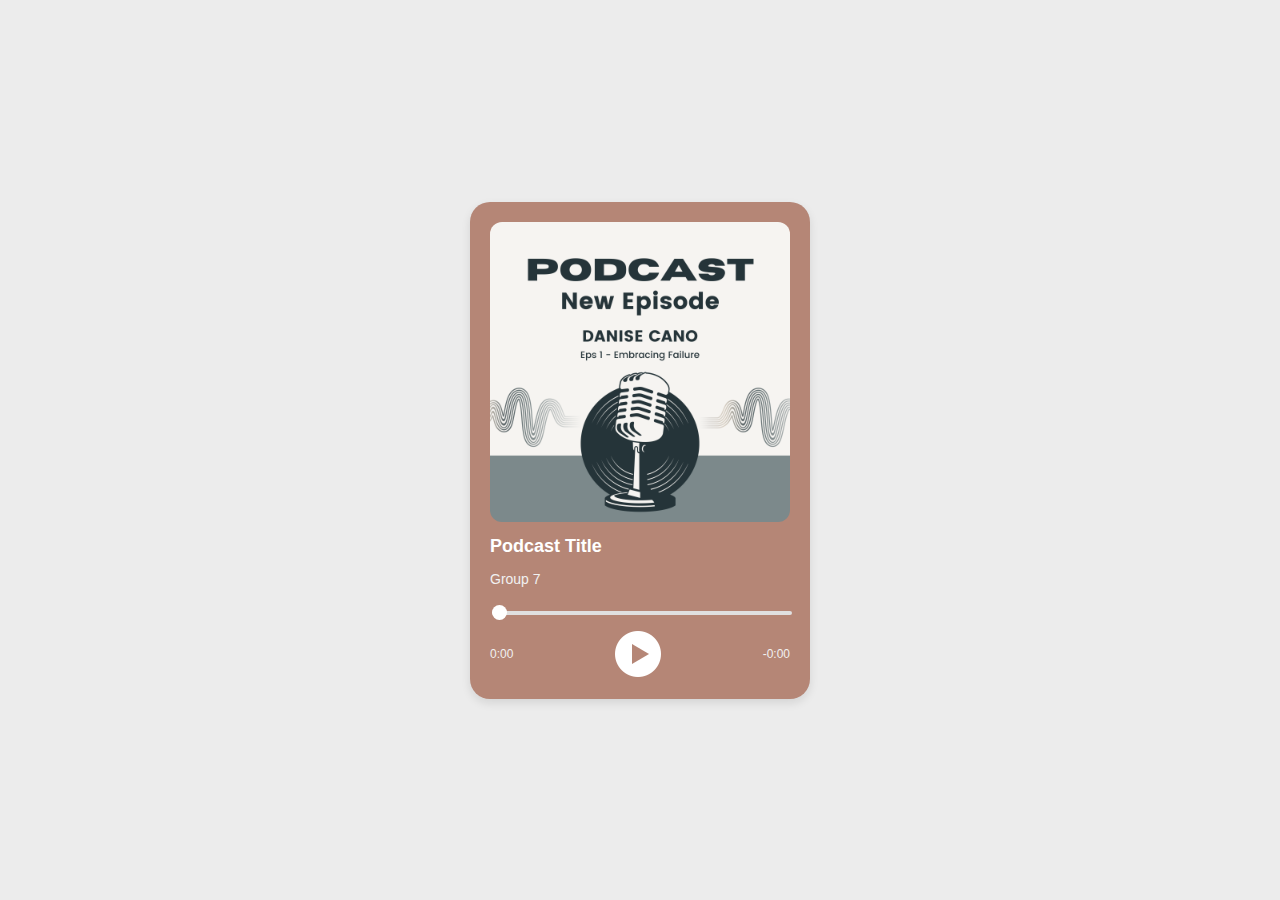
==== commit 1e94ded8: "Update index.html" ====
--- a/index.html
+++ b/index.html
@@ -132,7 +132,7 @@
         <div class="time" id="duration">-0:00</div>
     </div>
 
-    <audio id="audio" src="audio.mp4"></audio>
+    <audio id="audio" src="audio.mp3"></audio>
 </div>
 
 <script>
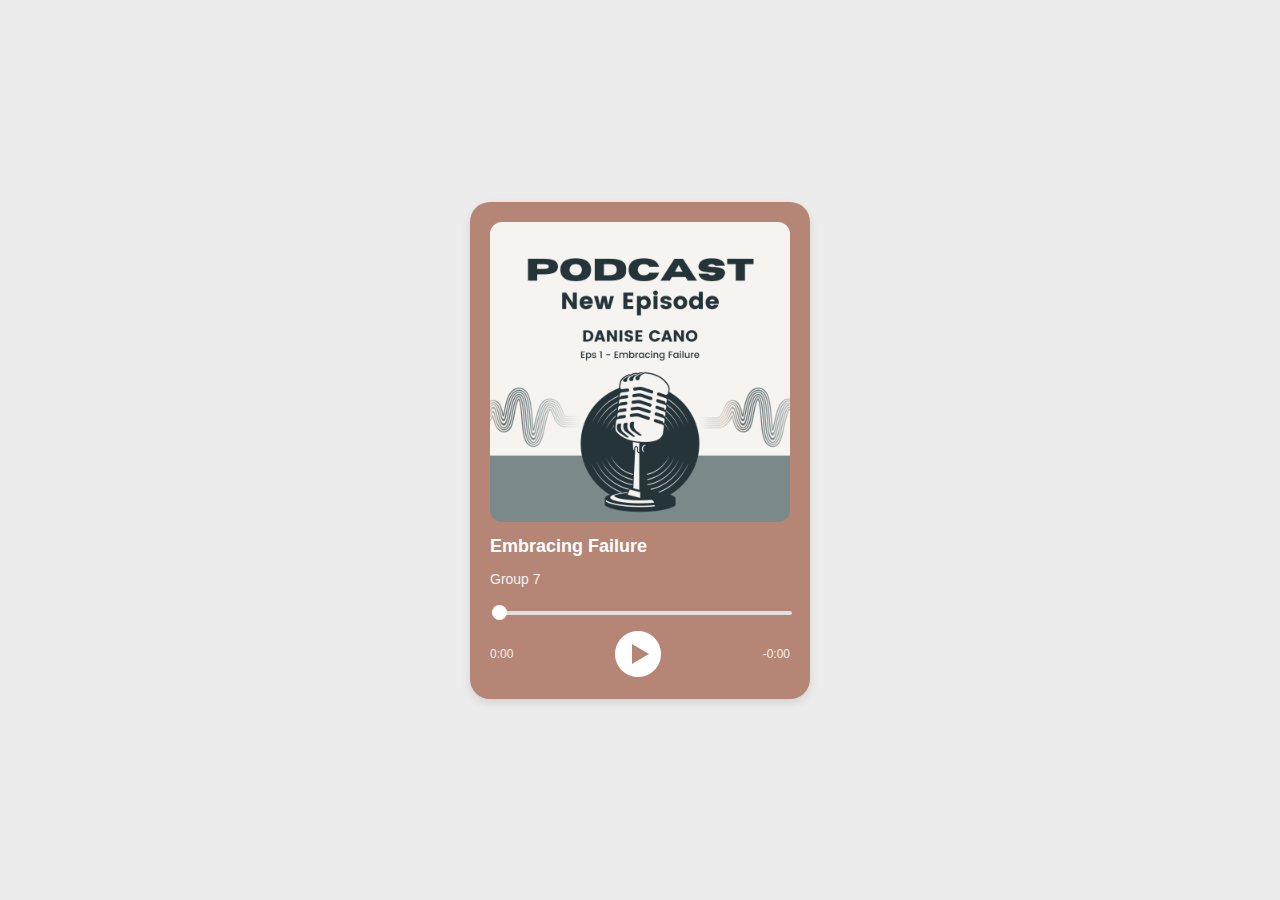
==== commit bdb7e371: "Update index.html" ====
--- a/index.html
+++ b/index.html
@@ -3,7 +3,7 @@
 <head>
     <meta charset="UTF-8">
     <meta name="viewport" content="width=device-width, initial-scale=1.0">
-    <title>Spotify-like Audio Player</title>
+    <title>Group 7 Podcast</title>
     <style>
         body {
             font-family: 'Arial', sans-serif;
@@ -117,7 +117,7 @@
 <div class="audio-card">
     <img class="cover" src="cover2.png" alt="Track Cover">
     
-    <h4>Podcast Title</h4>
+    <h4>Embracing Failure</h4>
     <p>Group 7</p>
     <div class="progress-bar">
         <input type="range" id="seek-bar" value="0" min="0" max="100">
